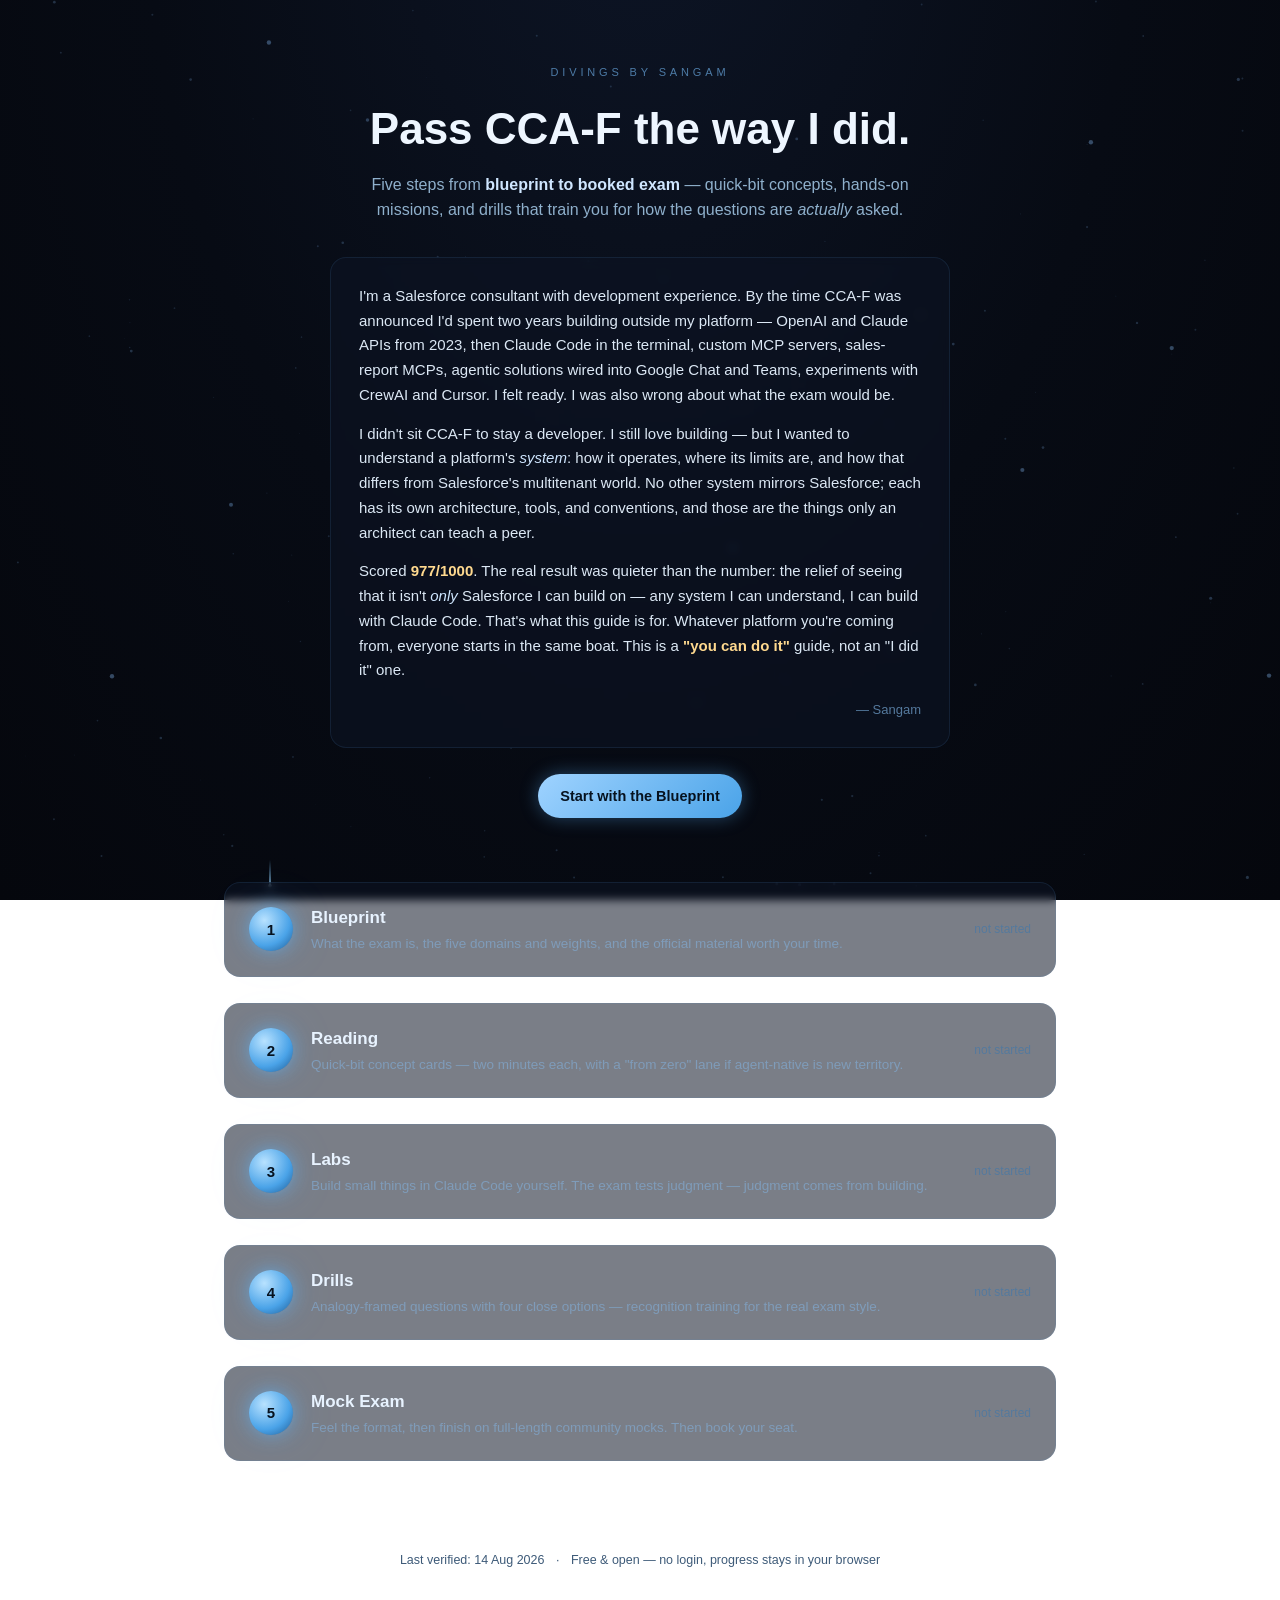
==== index.html @ e25fe1d2 "feat: add Sangam's hero story, blocker waypoints, and Continue button (DIV-25) - Hero now carries th" ====
<!doctype html>
<html lang="en">
<head>
<meta charset="utf-8">
<meta name="viewport" content="width=device-width, initial-scale=1">
<title>CCA-F Interactive Guide — Divings by Sangam</title>
<meta name="description" content="A free, interactive five-step study guide for the Claude Certified Architect – Foundations exam, built from a 977/1000 pass.">
<link rel="stylesheet" href="css/main.css">
</head>
<body>
<canvas id="ambient" aria-hidden="true"></canvas>

<div class="wrap">
  <header class="hero" id="hero">
    <p class="kicker">Divings by Sangam</p>
    <h1>Pass CCA-F the way I did.</h1>
    <p class="sub">
      Five steps from <strong>blueprint to booked exam</strong> — quick-bit concepts, hands-on
      missions, and drills that train you for how the questions are <em>actually</em> asked.
    </p>
    <div class="story" id="story">
      <!-- filled from CCAF_STORY.hero by app.js -->
    </div>
    <p class="hero-cta" id="hero-cta"><a class="btn" href="#/step/blueprint">Start with the Blueprint</a></p>
  </header>

  <main id="view" aria-live="polite">
    <!-- Journey Map or a step page renders here -->
  </main>

  <footer class="foot">
    <span>Last verified: <time id="last-verified" datetime="2026-08-14">14 Aug 2026</time></span>
    <span class="dot">·</span>
    <span>Free &amp; open — no login, progress stays in your browser</span>
  </footer>
</div>

<script src="js/particles.js"></script>
<script src="js/content.js"></script>
<script src="js/app.js"></script>
</body>
</html>
---- css/main.css ----
/* CCA-F Interactive Guide — base design system (DIV-23)
   Identity: subtle ambient particle system (plan R16).
   Particles render on #ambient behind .wrap; text always sits on calm dark space. */

:root {
  --bg-deep: #05070d;
  --bg-mid: #070b14;
  --bg-glow: #0d1526;
  --ink: #dce8f5;
  --ink-strong: #eef6ff;
  --ink-muted: #8fb0cc;
  --ink-faint: #557a9e;
  --line: rgba(80, 140, 200, 0.14);
  --line-hover: rgba(120, 190, 255, 0.45);
  --card: rgba(13, 21, 38, 0.55);
  --accent: #4aa3e8;
  --accent-soft: rgba(90, 180, 255, 0.55);
  --gold: #f0b34a;
  --gold-soft: rgba(255, 190, 90, 0.55);
  --radius: 16px;
}

* { box-sizing: border-box; margin: 0; padding: 0; }
html { scroll-behavior: smooth; }
html, body { min-height: 100%; }

body {
  background: radial-gradient(ellipse at 50% -20%, var(--bg-glow) 0%, var(--bg-mid) 55%, var(--bg-deep) 100%);
  background-attachment: fixed;
  color: var(--ink);
  font-family: -apple-system, BlinkMacSystemFont, 'Segoe UI', Roboto, sans-serif;
  line-height: 1.55;
  overflow-x: hidden;
}

#ambient { position: fixed; inset: 0; z-index: 0; pointer-events: none; }

.wrap { position: relative; z-index: 1; max-width: 880px; margin: 0 auto; padding: 64px 24px 60px; }

/* ---------- hero ---------- */
.kicker { text-align: center; letter-spacing: 0.35em; text-transform: uppercase; font-size: 11px; color: #4d7ba6; }
.hero h1 { text-align: center; font-size: clamp(28px, 5vw, 44px); font-weight: 650; margin: 14px 0 10px; color: var(--ink-strong); }
.hero .sub { text-align: center; color: var(--ink-muted); font-size: 16px; max-width: 560px; margin: 0 auto; }
.hero .sub strong { color: #cfe6ff; font-weight: 600; }
.hero-cta { text-align: center; margin: 26px 0 0; }
.hero.compact { display: none; } /* hero hides on step pages */

/* hero story (DIV-25) */
.story {
  max-width: 620px; margin: 34px auto 0; padding: 26px 28px;
  background: var(--card); border: 1px solid var(--line); border-radius: var(--radius);
  backdrop-filter: blur(4px);
}
.story p { color: var(--ink); font-size: 15px; line-height: 1.65; }
.story p + p { margin-top: 14px; }
.story strong { color: #ffd98f; font-weight: 600; }
.story em { color: #cfe6ff; }
.story-sign { color: var(--ink-faint) !important; font-size: 13px !important; text-align: right; margin-top: 16px !important; }

/* blocker waypoints inside steps (DIV-25) */
.waypoint {
  margin: 26px 0 8px; padding: 20px 22px;
  border-left: 3px solid var(--gold); border-radius: 0 12px 12px 0;
  background: rgba(90, 65, 20, 0.14);
}
.wp-kicker { font-size: 11px; letter-spacing: 0.25em; text-transform: uppercase; color: #c9a35a; }
.waypoint h3 { font-size: 15.5px; color: #ffe9b8; font-weight: 600; margin-top: 6px; }
.waypoint p:not(.wp-kicker) { margin-top: 8px; color: #d9c08a; font-size: 14px; line-height: 1.6; }
.waypoint strong { color: #ffd98f; }
.waypoint em { color: #ffe9b8; font-style: italic; }

.btn {
  display: inline-block; padding: 11px 22px; border-radius: 999px;
  color: #06121f; text-decoration: none; font-weight: 600; font-size: 14.5px;
  background: linear-gradient(135deg, #9fd3ff, var(--accent));
  box-shadow: 0 0 18px rgba(90, 180, 255, 0.35);
  transition: transform 0.25s, box-shadow 0.25s;
}
.btn:hover { transform: translateY(-1px); box-shadow: 0 0 26px rgba(90, 180, 255, 0.5); }
.btn.ghost {
  background: none; color: #9fd7ff; border: 1px solid #1e3a5a; box-shadow: none;
}
.btn.ghost:hover { border-color: var(--line-hover); }

/* ---------- journey map ---------- */
.map { position: relative; display: flex; flex-direction: column; gap: 26px; margin-top: 64px; }

.step {
  position: relative; display: flex; gap: 18px; align-items: center;
  background: var(--card); border: 1px solid var(--line);
  border-radius: var(--radius); padding: 22px 24px;
  backdrop-filter: blur(4px);
  color: inherit; text-decoration: none;
  transition: border-color 0.3s, transform 0.3s;
}
.step:hover, .step:focus-visible { border-color: var(--line-hover); transform: translateY(-2px); outline: none; }
.step:focus-visible { box-shadow: 0 0 0 2px rgba(120, 190, 255, 0.5); }

.node {
  width: 44px; height: 44px; border-radius: 50%; flex: 0 0 44px;
  display: flex; align-items: center; justify-content: center;
  font-weight: 700; font-size: 15px; color: #06121f;
  background: radial-gradient(circle at 35% 30%, #b8e2ff, var(--accent) 60%, #1d5a94);
  box-shadow: 0 0 18px var(--accent-soft), 0 0 46px rgba(90, 180, 255, 0.18);
}
.step.done .node {
  background: radial-gradient(circle at 35% 30%, #ffe9b8, var(--gold) 60%, #a06614);
  box-shadow: 0 0 18px var(--gold-soft), 0 0 46px rgba(255, 190, 90, 0.18);
}

.step h3 { font-size: 17px; color: #e8f3ff; font-weight: 600; }
.step p { color: #7f9cba; font-size: 13.5px; margin-top: 3px; line-height: 1.45; }
.prog { margin-left: auto; font-size: 12px; color: var(--ink-faint); white-space: nowrap; padding-left: 12px; }
.step.done .prog { color: #c9a35a; }

/* ---------- step page ---------- */
.step-page { margin-top: 40px; }
.crumb { font-size: 13px; margin-bottom: 26px; }
.crumb a { color: #9fd7ff; text-decoration: none; }
.crumb a:hover { text-decoration: underline; }
.step-head { display: flex; align-items: center; gap: 16px; margin-bottom: 8px; }
.step-head .node { width: 38px; height: 38px; flex-basis: 38px; font-size: 13.5px; }
.step-head h2 { font-size: clamp(22px, 4vw, 30px); color: var(--ink-strong); font-weight: 650; }
.step-page .lede { color: var(--ink-muted); font-size: 15.5px; max-width: 640px; }

.placeholder {
  margin-top: 30px; border: 1px dashed rgba(80, 140, 200, 0.25);
  border-radius: var(--radius); padding: 34px 28px; text-align: center;
  color: var(--ink-faint); font-size: 14px; background: rgba(13, 21, 38, 0.35);
}
.placeholder b { color: var(--ink-muted); font-weight: 600; }

.step-nav { display: flex; justify-content: space-between; gap: 12px; margin-top: 34px; }

/* ---------- quick-bit cards (DIV-24) ---------- */
.step-prog { margin-left: auto; font-size: 12.5px; color: var(--ink-faint); white-space: nowrap; }

.cards { display: flex; flex-direction: column; gap: 22px; margin-top: 30px; }

.domain { margin-top: 44px; }
.domain:first-of-type { margin-top: 30px; }
.domain-head { display: flex; align-items: baseline; justify-content: space-between; gap: 14px; border-bottom: 1px solid rgba(80, 140, 200, 0.14); padding-bottom: 8px; }
.domain-head h3 { font-size: 15px; font-weight: 600; color: #a8cbe8; letter-spacing: 0.02em; }
.domain-meta { font-size: 12px; color: var(--ink-faint); white-space: nowrap; }
.domain .cards { margin-top: 18px; }

.card {
  background: var(--card); border: 1px solid var(--line);
  border-radius: var(--radius); padding: 22px 24px;
  backdrop-filter: blur(4px);
  transition: border-color 0.3s;
}
.card:hover { border-color: var(--line-hover); }
.card.read { border-color: rgba(255, 190, 90, 0.28); }

.card-head { display: flex; align-items: baseline; justify-content: space-between; gap: 14px; }
.card-head h3 { font-size: 16.5px; color: var(--ink-strong); font-weight: 600; display: inline; }
.card-head .mins { font-size: 12px; color: var(--ink-faint); margin-left: 10px; }

.mark {
  flex: 0 0 auto; cursor: pointer; font-size: 12.5px; font-weight: 600;
  color: #9fd7ff; background: none; border: 1px solid #1e3a5a; border-radius: 999px;
  padding: 6px 14px; transition: border-color 0.25s, color 0.25s, box-shadow 0.25s;
}
.mark:hover { border-color: var(--line-hover); }
.mark[aria-pressed="true"] {
  color: #ffd98f; border-color: rgba(255, 190, 90, 0.45);
  box-shadow: 0 0 12px rgba(255, 190, 90, 0.18);
}

.card .quick { margin-top: 12px; color: var(--ink); font-size: 14.5px; }
.card .quick p + p { margin-top: 10px; }
.card .quick strong { color: #cfe6ff; }

.card ul { margin: 10px 0 0 20px; }
.card li + li { margin-top: 7px; }
.card a { color: #9fd7ff; text-decoration: none; border-bottom: 1px solid rgba(120, 190, 255, 0.3); transition: border-color 0.25s; }
.card a:hover { border-color: var(--line-hover); }

.lane { margin-top: 12px; border-top: 1px solid rgba(80, 140, 200, 0.10); padding-top: 10px; }
.lane summary {
  cursor: pointer; list-style: none; font-size: 13px; color: #6fa5cf;
  transition: color 0.25s;
}
.lane summary::-webkit-details-marker { display: none; }
.lane summary::before { content: '▸ '; color: var(--ink-faint); }
.lane[open] summary::before { content: '▾ '; }
.lane summary:hover { color: #9fd7ff; }
.lane.twist summary { color: #c9a35a; }
.lane.twist summary:hover { color: #ffd98f; }

.lane-body { margin-top: 10px; color: var(--ink-muted); font-size: 14px; }
.lane-body p + p { margin-top: 10px; }
.lane[open] .lane-body { animation: lane-in 0.35s ease; }
@keyframes lane-in { from { opacity: 0; transform: translateY(-3px); } to { opacity: 1; transform: none; } }

@media (prefers-reduced-motion: reduce) {
  .lane[open] .lane-body { animation: none; }
  .card, .mark { transition: none; }
}

/* ---------- drills (DIV-29) ---------- */
.quiz .scenario { color: var(--ink); font-size: 14.5px; line-height: 1.6; }
.qnum {
  display: inline-block; margin-right: 10px; padding: 2px 9px; border-radius: 999px;
  font-size: 11.5px; font-weight: 700; color: #9fd7ff;
  border: 1px solid #1e3a5a; background: rgba(20, 30, 50, 0.6);
}
.opts { display: flex; flex-direction: column; gap: 10px; margin-top: 16px; }
.opt {
  display: flex; gap: 12px; align-items: flex-start; text-align: left;
  width: 100%; cursor: pointer; font-size: 14px; color: var(--ink);
  background: rgba(20, 30, 50, 0.45); border: 1px solid var(--line);
  border-radius: 10px; padding: 12px 14px;
  transition: border-color 0.25s, background 0.25s, opacity 0.3s;
}
.opt:hover:not([disabled]) { border-color: var(--line-hover); background: rgba(30, 50, 80, 0.5); }
.opt[disabled] { cursor: default; }
.opt .letter {
  flex: 0 0 auto; width: 22px; height: 22px; border-radius: 50%;
  display: flex; align-items: center; justify-content: center;
  font-size: 11.5px; font-weight: 700; color: #9fd7ff;
  border: 1px solid #1e3a5a;
}
.opt.right {
  border-color: rgba(255, 190, 90, 0.55); background: rgba(90, 65, 20, 0.25);
  box-shadow: 0 0 14px rgba(255, 190, 90, 0.15);
}
.opt.right .letter { color: #ffd98f; border-color: rgba(255, 190, 90, 0.5); }
.opt.chosen-wrong { border-color: rgba(140, 160, 190, 0.35); opacity: 0.75; }
.opt.faded { opacity: 0.45; }

.explain { margin-top: 16px; border-top: 1px solid rgba(80, 140, 200, 0.10); padding-top: 12px; }
.explain p { font-size: 13.5px; color: var(--ink-muted); margin-top: 8px; line-height: 1.55; }
.explain p b { color: #8fb8dc; }
.explain .exp-right { color: #d9c08a; }
.explain .exp-right b { color: #ffd98f; }

.drill-foot { text-align: center; margin-top: 36px; }

/* ---------- mock: external panel + booking CTA (DIV-30) ---------- */
.ext-panel { display: flex; flex-direction: column; gap: 14px; margin-top: 18px; }
.ext-mock {
  display: block; text-decoration: none; color: inherit;
  background: var(--card); border: 1px solid var(--line); border-radius: 12px;
  padding: 16px 18px; transition: border-color 0.3s, transform 0.3s;
}
.ext-mock:hover { border-color: var(--line-hover); transform: translateY(-1px); }
.ext-name { display: block; font-size: 14.5px; font-weight: 600; color: #cfe6ff; }
.ext-arrow { color: var(--ink-faint); font-weight: 400; }
.ext-note { display: block; margin-top: 5px; font-size: 13px; color: #7f9cba; line-height: 1.5; }

.book-cta {
  margin-top: 44px; text-align: center; padding: 30px 20px;
  border: 1px solid rgba(255, 190, 90, 0.2); border-radius: var(--radius);
  background: rgba(90, 65, 20, 0.12);
}
.book-cta p { color: #d9c08a; font-size: 14.5px; margin-bottom: 14px; }

/* ---------- footer ---------- */
.foot {
  margin-top: 90px; text-align: center; font-size: 12.5px; color: #3d5a78;
}
.foot .dot { margin: 0 8px; }

/* ---------- responsive ---------- */
@media (max-width: 560px) {
  .wrap { padding: 44px 16px 40px; }
  .step { padding: 18px 16px; }
  .prog { display: none; }
}

/* ---------- reduced motion: ambient animation off (R16) ---------- */
@media (prefers-reduced-motion: reduce) {
  html { scroll-behavior: auto; }
  .step, .btn { transition: none; }
}
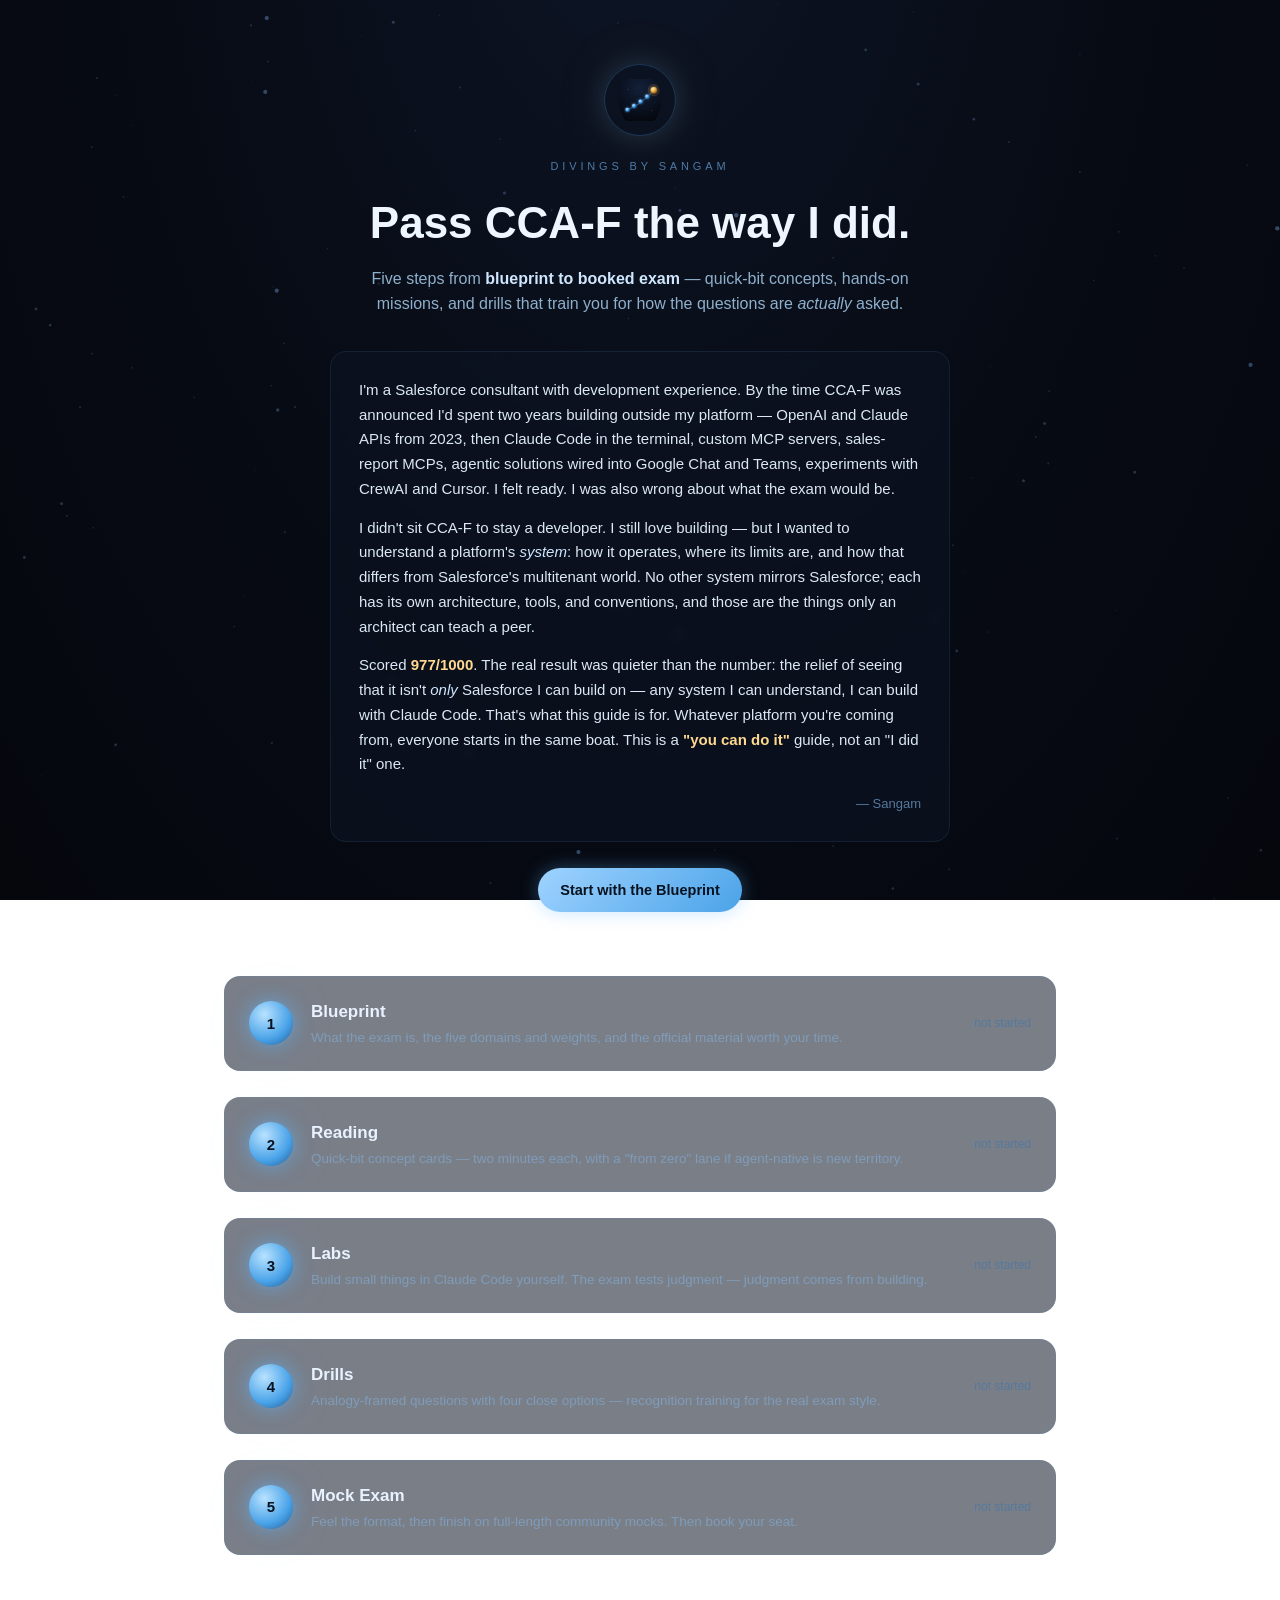
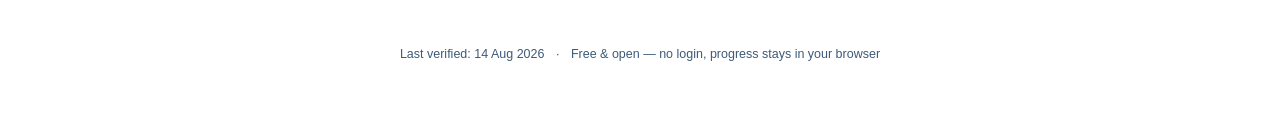
==== commit 1d49686e: "feat: logo mark, favicons, social preview, and README - assets/mark.svg: the journey constellation —" ====
--- a/index.html
+++ b/index.html
@@ -5,6 +5,26 @@
 <meta name="viewport" content="width=device-width, initial-scale=1">
 <title>CCA-F Interactive Guide — Divings by Sangam</title>
 <meta name="description" content="A free, interactive five-step study guide for the Claude Certified Architect – Foundations exam, built from a 977/1000 pass.">
+<meta name="theme-color" content="#070b14">
+
+<link rel="icon" href="assets/mark.svg" type="image/svg+xml">
+<link rel="icon" href="assets/favicon-32.png" sizes="32x32" type="image/png">
+<link rel="icon" href="assets/favicon-16.png" sizes="16x16" type="image/png">
+<link rel="apple-touch-icon" href="assets/apple-touch-icon.png">
+
+<meta property="og:type" content="website">
+<meta property="og:site_name" content="Divings by Sangam">
+<meta property="og:title" content="CCA-F Interactive Guide">
+<meta property="og:description" content="Five steps from blueprint to booked exam — quick-bit concepts, hands-on missions, and drills that train you for how the questions are actually asked. Built from a 977/1000 pass. Free, no login.">
+<meta property="og:url" content="https://ccaf-guide.divingsbysangam.com/">
+<meta property="og:image" content="https://ccaf-guide.divingsbysangam.com/assets/og-image.png">
+<meta property="og:image:width" content="1200">
+<meta property="og:image:height" content="630">
+<meta name="twitter:card" content="summary_large_image">
+<meta name="twitter:title" content="CCA-F Interactive Guide">
+<meta name="twitter:description" content="Five steps from blueprint to booked exam. Built from a 977/1000 pass. Free, no login.">
+<meta name="twitter:image" content="https://ccaf-guide.divingsbysangam.com/assets/og-image.png">
+
 <link rel="stylesheet" href="css/main.css">
 </head>
 <body>
@@ -12,6 +32,7 @@
 
 <div class="wrap">
   <header class="hero" id="hero">
+    <img class="mark" src="assets/mark.svg" alt="" width="72" height="72">
     <p class="kicker">Divings by Sangam</p>
     <h1>Pass CCA-F the way I did.</h1>
     <p class="sub">
--- a/css/main.css
+++ b/css/main.css
@@ -38,6 +38,11 @@
 .wrap { position: relative; z-index: 1; max-width: 880px; margin: 0 auto; padding: 64px 24px 60px; }
 
 /* ---------- hero ---------- */
+.mark {
+  display: block; margin: 0 auto 22px; width: 72px; height: 72px;
+  border-radius: 16px;
+  box-shadow: 0 0 28px rgba(90, 180, 255, 0.18), 0 0 60px rgba(255, 190, 90, 0.10);
+}
 .kicker { text-align: center; letter-spacing: 0.35em; text-transform: uppercase; font-size: 11px; color: #4d7ba6; }
 .hero h1 { text-align: center; font-size: clamp(28px, 5vw, 44px); font-weight: 650; margin: 14px 0 10px; color: var(--ink-strong); }
 .hero .sub { text-align: center; color: var(--ink-muted); font-size: 16px; max-width: 560px; margin: 0 auto; }
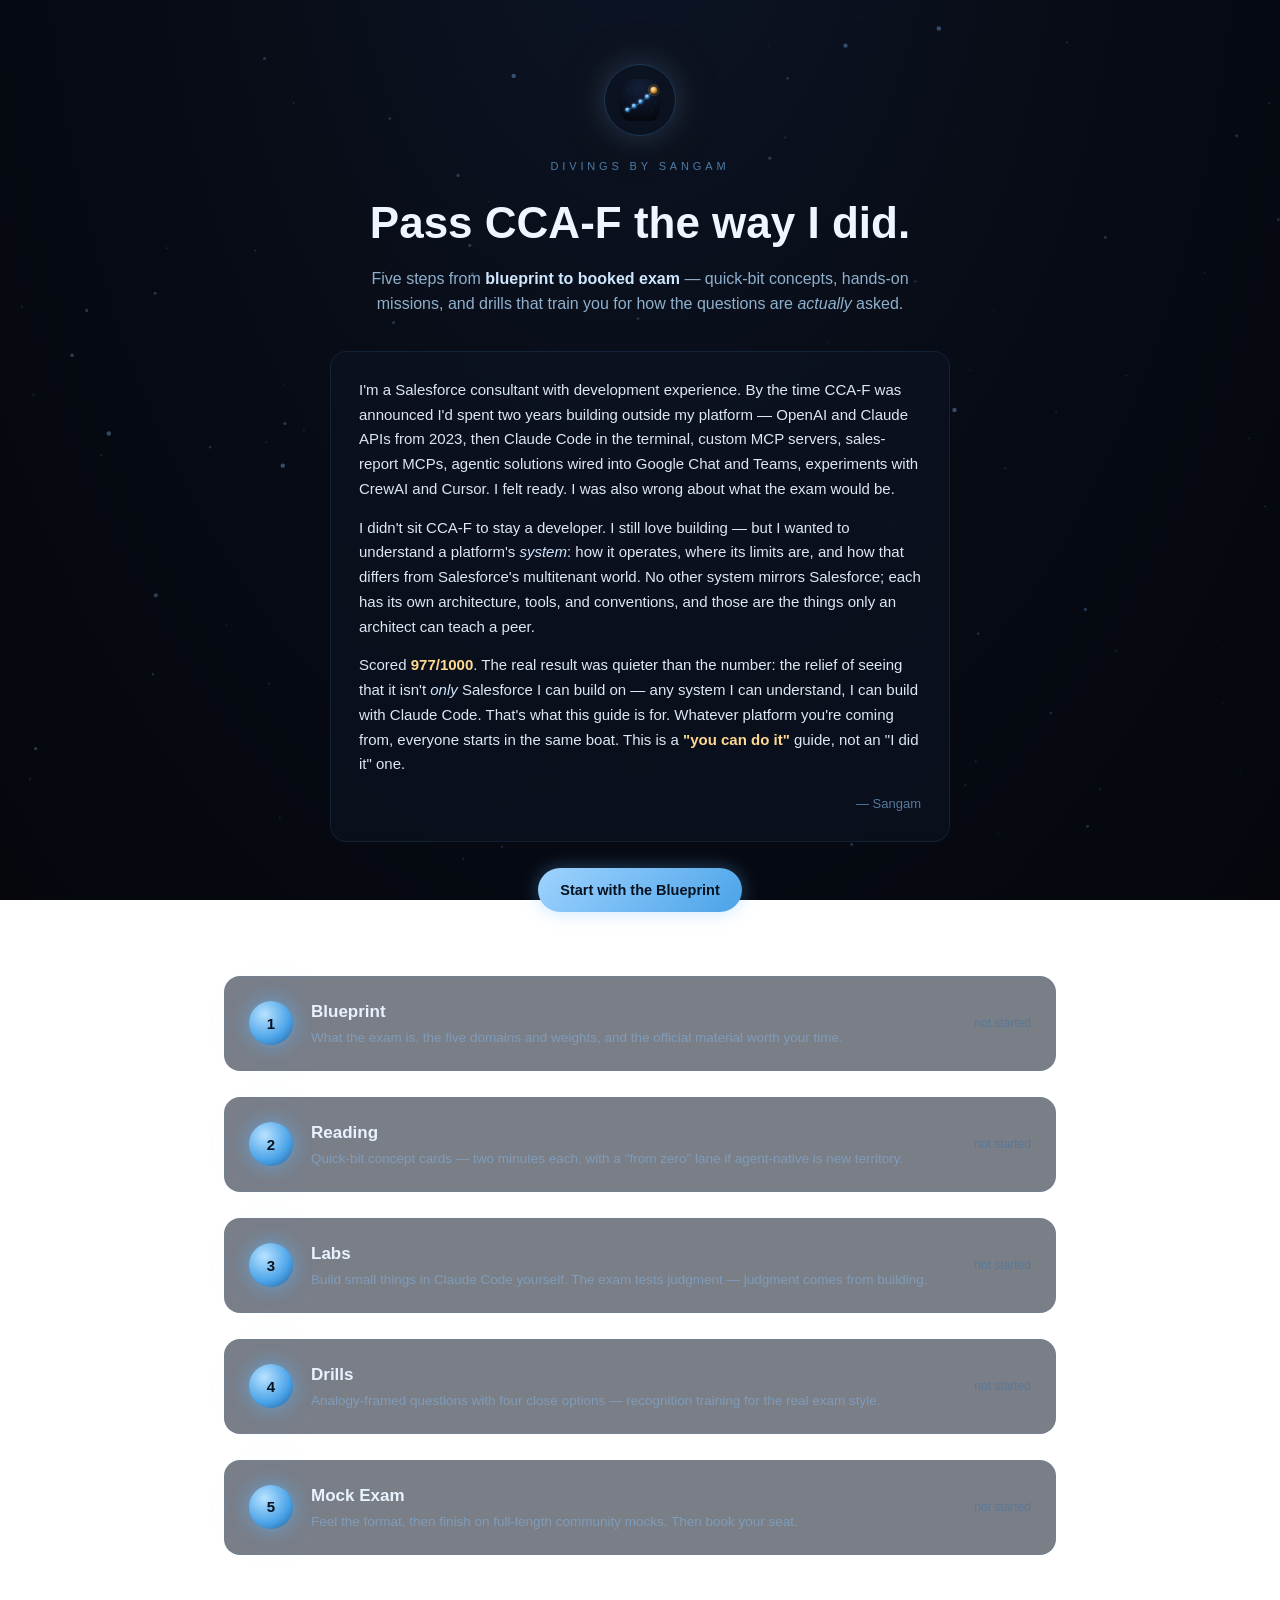
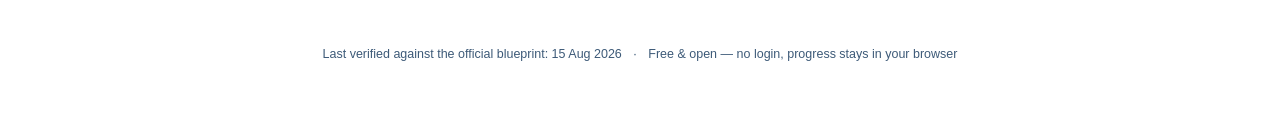
==== commit fedb55d1: "feat: quarterly refresh workflow — checklist, link checker, single-source last-verified date (DIV-35" ====
--- a/index.html
+++ b/index.html
@@ -50,7 +50,7 @@
   </main>
 
   <footer class="foot">
-    <span>Last verified: <time id="last-verified" datetime="2026-08-14">14 Aug 2026</time></span>
+    <span>Last verified against the official blueprint: <time id="last-verified"></time></span>
     <span class="dot">·</span>
     <span>Free &amp; open — no login, progress stays in your browser</span>
   </footer>
--- a/css/main.css
+++ b/css/main.css
@@ -267,6 +267,7 @@
   margin-top: 90px; text-align: center; font-size: 12.5px; color: #3d5a78;
 }
 .foot .dot { margin: 0 8px; }
+.foot time.stale { color: #c9a35a; border-bottom: 1px dotted #c9a35a; cursor: help; }
 
 /* ---------- responsive ---------- */
 @media (max-width: 560px) {
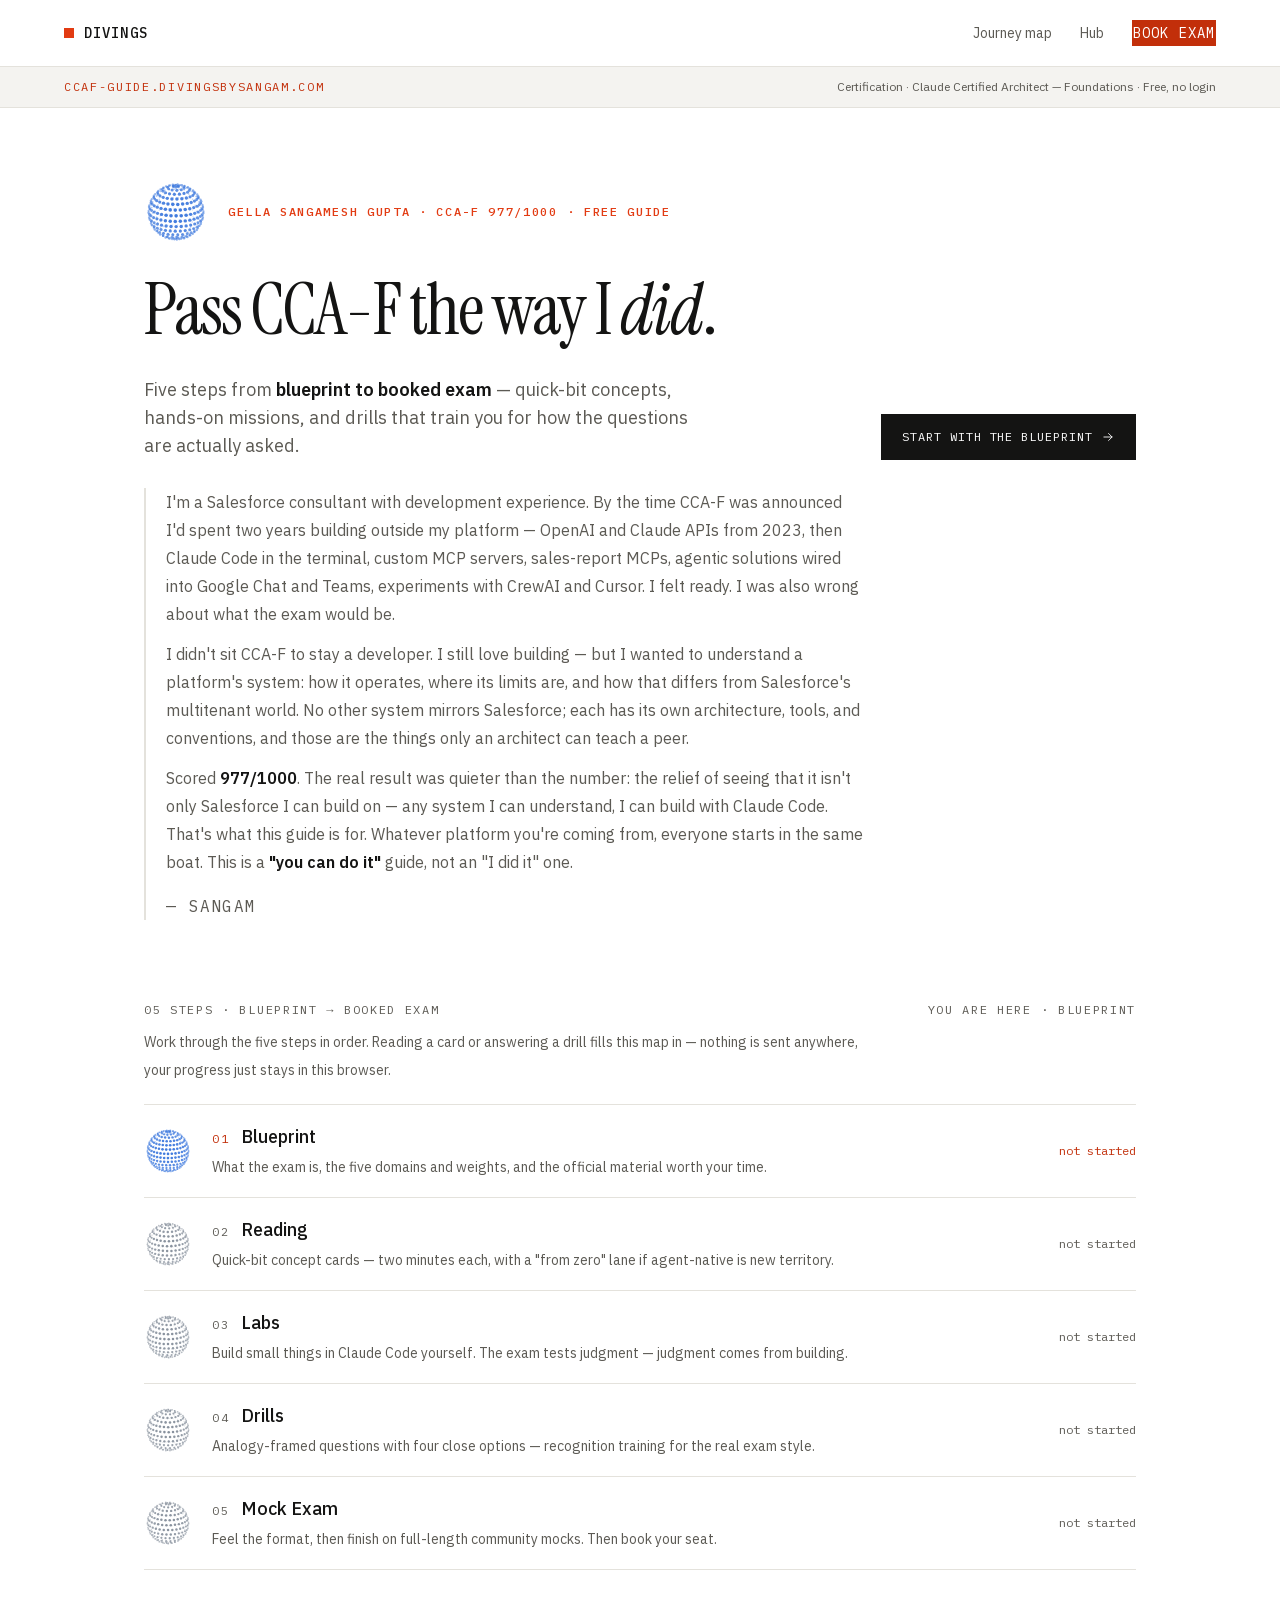
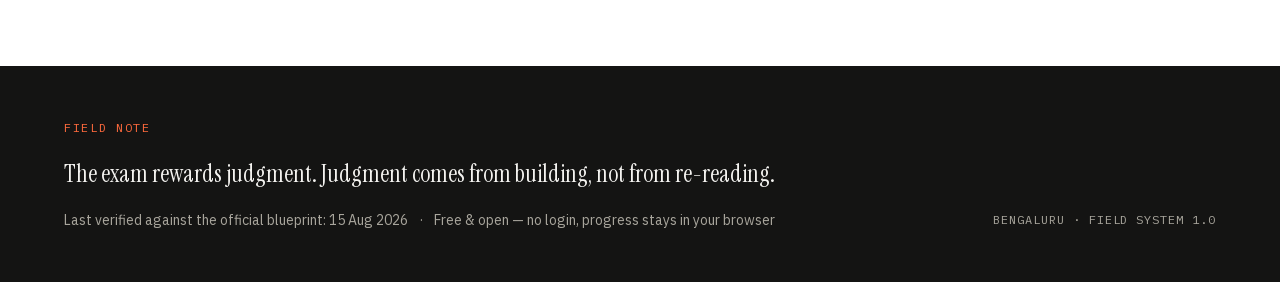
==== commit 3313c19b: "feat: adopt the Divings Field System — decks, orbs, WCAG 2.2 AA (DIV-38) The v1.1 redesign, rebuilt " ====
--- a/index.html
+++ b/index.html
@@ -5,7 +5,7 @@
 <meta name="viewport" content="width=device-width, initial-scale=1">
 <title>CCA-F Interactive Guide — Divings by Sangam</title>
 <meta name="description" content="A free, interactive five-step study guide for the Claude Certified Architect – Foundations exam, built from a 977/1000 pass.">
-<meta name="theme-color" content="#070b14">
+<meta name="theme-color" content="#ffffff">
 
 <link rel="icon" href="assets/mark.svg" type="image/svg+xml">
 <link rel="icon" href="assets/favicon-32.png" sizes="32x32" type="image/png">
@@ -25,38 +25,74 @@
 <meta name="twitter:description" content="Five steps from blueprint to booked exam. Built from a 977/1000 pass. Free, no login.">
 <meta name="twitter:image" content="https://ccaf-guide.divingsbysangam.com/assets/og-image.png">
 
+<link rel="preload" href="assets/fonts/ibm-plex-sans-var.woff2" as="font" type="font/woff2" crossorigin>
+<link rel="preload" href="assets/fonts/instrument-serif-400.woff2" as="font" type="font/woff2" crossorigin>
 <link rel="stylesheet" href="css/main.css">
 </head>
 <body>
-<canvas id="ambient" aria-hidden="true"></canvas>
+
+<a class="skip-link" href="#view">Skip to content</a>
+
+<!-- Field System chrome: nav (template T01) -->
+<header class="site-nav">
+  <a class="brand" href="https://divingsbysangam.com" rel="noopener">
+    <span class="brand-mark" aria-hidden="true"></span>
+    <span class="brand-word">Divings</span>
+  </a>
+  <nav class="nav-links" aria-label="Site">
+    <a href="#/">Journey map</a>
+    <a href="https://divingsbysangam.com" rel="noopener">Hub</a>
+    <a class="btn signal" href="https://anthropic-partners.skilljar.com/claude-certified-architect-foundations-certification" target="_blank" rel="noopener">Book exam</a>
+  </nav>
+</header>
+
+<!-- Field System chrome: subdomain bar (template T02) -->
+<div class="subdomain-bar">
+  <span class="host">ccaf-guide.divingsbysangam.com</span>
+  <span class="desc">Certification · Claude Certified Architect — Foundations · Free, no login</span>
+</div>
 
 <div class="wrap">
   <header class="hero" id="hero">
-    <img class="mark" src="assets/mark.svg" alt="" width="72" height="72">
-    <p class="kicker">Divings by Sangam</p>
-    <h1>Pass CCA-F the way I did.</h1>
-    <p class="sub">
-      Five steps from <strong>blueprint to booked exam</strong> — quick-bit concepts, hands-on
-      missions, and drills that train you for how the questions are <em>actually</em> asked.
-    </p>
+    <div class="hero-top">
+      <canvas class="orb hero-orb" data-state="current" data-size="64" aria-hidden="true"></canvas>
+      <p class="kicker">Gella Sangamesh Gupta · CCA-F 977/1000 · Free guide</p>
+    </div>
+    <h1>Pass CCA-F the way I <em>did</em>.</h1>
+    <div class="hero-row">
+      <p class="sub">
+        Five steps from <strong>blueprint to booked exam</strong> — quick-bit concepts, hands-on
+        missions, and drills that train you for how the questions are <em>actually</em> asked.
+      </p>
+      <p class="hero-cta" id="hero-cta"></p>
+    </div>
     <div class="story" id="story">
       <!-- filled from CCAF_STORY.hero by app.js -->
     </div>
-    <p class="hero-cta" id="hero-cta"><a class="btn" href="#/step/blueprint">Start with the Blueprint</a></p>
   </header>
 
-  <main id="view" aria-live="polite">
+  <main id="view" tabindex="-1">
     <!-- Journey Map or a step page renders here -->
   </main>
-
-  <footer class="foot">
-    <span>Last verified against the official blueprint: <time id="last-verified"></time></span>
-    <span class="dot">·</span>
-    <span>Free &amp; open — no login, progress stays in your browser</span>
-  </footer>
+  <p class="sr-only" id="route-announce" role="status" aria-live="polite"></p>
 </div>
 
-<script src="js/particles.js"></script>
+<!-- Field System chrome: inverse insight band (template T01) -->
+<footer class="site-foot">
+  <div class="foot-main">
+    <p class="foot-kicker">Field note</p>
+    <p class="foot-line">The exam rewards judgment. Judgment comes from building, not from re-reading.</p>
+    <p class="foot-meta">
+      <span>Last verified against the official blueprint: <time id="last-verified"></time></span>
+      <span class="dot">·</span>
+      <span>Free &amp; open — no login, progress stays in your browser</span>
+    </p>
+  </div>
+  <p class="foot-coord">Bengaluru · Field System 1.0</p>
+</footer>
+
+<script src="js/orb.js"></script>
+<script src="js/icons.js"></script>
 <script src="js/content.js"></script>
 <script src="js/app.js"></script>
 </body>
--- a/css/main.css
+++ b/css/main.css
@@ -1,283 +1,589 @@
-/* CCA-F Interactive Guide — base design system (DIV-23)
-   Identity: subtle ambient particle system (plan R16).
-   Particles render on #ambient behind .wrap; text always sits on calm dark space. */
-
+/* CCA-F Interactive Guide — Divings Field System v1.0 (DIV-49)
+   ---------------------------------------------------------------------------
+   Source of truth: the "Divings Design System" Paper file (Foundations —
+   Field System, 02 Templates). Token names and values are copied verbatim from
+   that file's token set; the chrome (nav, subdomain bar, rule-separated rows,
+   inverse insight band) is copied from templates T01/T02.
+
+   Field System rules this file obeys:
+     01 STRUCTURE FIRST  — grid, type and rules before decoration
+     02 ONE HOT SIGNAL   — safety orange is the only loud colour; action, not wallpaper
+     03 WRITER + BUILDER — serif for thought, sans for product, mono for coordinates
+     04 INHERIT, THEN FLEX — a subdomain may change density, not identity
+
+   Deviations, all deliberate and documented:
+     * --color-primary-ink / --color-primary-on-inverse: darkened / lightened
+       safety orange used ONLY for small text on chalk and on the inverse band,
+       where raw #E23B12 measures 4.28:1 and 3.92:1. WCAG 2.2 AA is a hard
+       project requirement (see docs/ACCESSIBILITY-AUDIT-2026-08.md), so text
+       roles get an AA-safe sibling; every fill, rule and large display use
+       keeps the exact --color-primary.
+     * --color-warning is a fill/rule colour only (2.42:1 on white).
+     * The dot-lattice orbs keep their approved grey / blue / gold palette
+       (js/orb.js) — carried over unchanged from demos/wireframe-orbs.html.
+   --------------------------------------------------------------------------- */
+
+/* ---------- fonts: self-hosted (OFL), so file:// and offline both work ---------- */
+@font-face {
+  font-family: 'Instrument Serif';
+  font-style: normal; font-weight: 400; font-display: swap;
+  src: url('../assets/fonts/instrument-serif-400.woff2') format('woff2');
+}
+@font-face {
+  font-family: 'Instrument Serif';
+  font-style: italic; font-weight: 400; font-display: swap;
+  src: url('../assets/fonts/instrument-serif-400-italic.woff2') format('woff2');
+}
+@font-face {
+  font-family: 'IBM Plex Sans';
+  font-style: normal; font-weight: 100 700; font-display: swap;
+  src: url('../assets/fonts/ibm-plex-sans-var.woff2') format('woff2');
+}
+@font-face {
+  font-family: 'IBM Plex Mono';
+  font-style: normal; font-weight: 400; font-display: swap;
+  src: url('../assets/fonts/ibm-plex-mono-400.woff2') format('woff2');
+}
+@font-face {
+  font-family: 'IBM Plex Mono';
+  font-style: normal; font-weight: 500; font-display: swap;
+  src: url('../assets/fonts/ibm-plex-mono-500.woff2') format('woff2');
+}
+
+/* ---------- tokens (verbatim from the Paper file) ---------- */
 :root {
-  --bg-deep: #05070d;
-  --bg-mid: #070b14;
-  --bg-glow: #0d1526;
-  --ink: #dce8f5;
-  --ink-strong: #eef6ff;
-  --ink-muted: #8fb0cc;
-  --ink-faint: #557a9e;
-  --line: rgba(80, 140, 200, 0.14);
-  --line-hover: rgba(120, 190, 255, 0.45);
-  --card: rgba(13, 21, 38, 0.55);
-  --accent: #4aa3e8;
-  --accent-soft: rgba(90, 180, 255, 0.55);
-  --gold: #f0b34a;
-  --gold-soft: rgba(255, 190, 90, 0.55);
-  --radius: 16px;
-}
-
+  /* colour — semantic */
+  --color-background: #FFFFFF;
+  --color-foreground: #141413;
+  --color-muted: #5C5A54;
+  --color-border: #E4E2DC;
+  --color-surface: #F4F3F0;
+  --color-primary: #E23B12;
+  --color-primary-foreground: #FFFFFF;
+  --color-inverse: #141413;
+  --color-inverse-foreground: #F4F3F0;
+  --color-inverse-muted: #A8A59C;
+  --color-success: #2F6B3A;
+  --color-warning: #C9A227;
+  --color-danger: #C81E1E;
+
+  /* colour — scene names (same values, kept for readability) */
+  --color-white: #FFFFFF;
+  --color-concrete: #EDECEA;
+  --color-formwork: #5C5A54;
+  --color-steel: #141413;
+  --color-safety: #E23B12;
+  --color-ink: #141413;
+  --color-chalk: #F4F3F0;
+
+  /* AA-safe text siblings of the hot signal (see header note) */
+  --color-primary-ink: #C22F0A;         /* safety as small text, and as the fill behind white
+                                           button labels: #FFF on raw #E23B12 is only 4.31:1 */
+  --color-primary-on-inverse: #FF6A3D;  /* safety on steel — 6.48:1 */
+  --color-warning-ink: #7A6112;         /* warning as text on white/chalk */
+  --color-success-soft: #EFF4EF;
+  --color-danger-soft: #FBEFEE;
+  --color-primary-soft: #FCEEE9;
+
+  /* type */
+  --font-sans: 'IBM Plex Sans', ui-sans-serif, system-ui, -apple-system, 'Segoe UI', sans-serif;
+  --font-serif: 'Instrument Serif', ui-serif, Georgia, 'Times New Roman', serif;
+  --font-mono: 'IBM Plex Mono', ui-monospace, SFMono-Regular, Menlo, Consolas, monospace;
+
+  --text-xs: 12px;  --text-sm: 14px;  --text-base: 16px; --text-lg: 18px;
+  --text-xl: 20px;  --text-2xl: 24px; --text-3xl: 32px;  --text-4xl: 40px;
+  --text-5xl: 56px; --text-6xl: 72px; --text-display: 88px;
+
+  --font-weight-light: 300; --font-weight-regular: 400; --font-weight-medium: 500;
+  --font-weight-semibold: 600; --font-weight-bold: 700;
+
+  --tracking-tighter: -0.04em; --tracking-tight: -0.02em; --tracking-normal: 0em;
+  --tracking-wide: 0.08em; --tracking-wider: 0.14em;
+
+  --leading-tight: 20px; --leading-snug: 24px; --leading-normal: 28px;
+  --leading-relaxed: 32px; --leading-display: 88px;
+
+  /* layout */
+  --breakpoint-sm: 640px; --breakpoint-md: 768px; --breakpoint-lg: 1024px;
+  --breakpoint-xl: 1280px; --breakpoint-2xl: 1440px;
+  --container-prose: 720px; --container-md: 960px; --container-lg: 1120px; --container-xl: 1280px;
+
+  --spacing-0: 0px; --spacing-1: 4px;  --spacing-2: 8px;  --spacing-3: 12px;
+  --spacing-4: 16px; --spacing-5: 20px; --spacing-6: 24px; --spacing-8: 32px;
+  --spacing-10: 40px; --spacing-12: 48px; --spacing-16: 64px; --spacing-20: 80px;
+  --spacing-24: 96px; --spacing-32: 128px;
+
+  --radius-none: 0px; --radius-sm: 2px; --radius-md: 4px; --radius-lg: 8px; --radius-full: 9999px;
+
+  /* guide-local: the page gutter, one value so every band lines up */
+  --gutter: var(--spacing-16);
+}
+
+/* ---------- reset + base ---------- */
 * { box-sizing: border-box; margin: 0; padding: 0; }
-html { scroll-behavior: smooth; }
+html { scroll-behavior: smooth; -webkit-text-size-adjust: 100%; }
 html, body { min-height: 100%; }
 
 body {
-  background: radial-gradient(ellipse at 50% -20%, var(--bg-glow) 0%, var(--bg-mid) 55%, var(--bg-deep) 100%);
-  background-attachment: fixed;
-  color: var(--ink);
-  font-family: -apple-system, BlinkMacSystemFont, 'Segoe UI', Roboto, sans-serif;
-  line-height: 1.55;
-  overflow-x: hidden;
-}
-
-#ambient { position: fixed; inset: 0; z-index: 0; pointer-events: none; }
-
-.wrap { position: relative; z-index: 1; max-width: 880px; margin: 0 auto; padding: 64px 24px 60px; }
-
-/* ---------- hero ---------- */
+  background: var(--color-background);
+  color: var(--color-foreground);
+  font-family: var(--font-sans);
+  font-size: var(--text-base);
+  line-height: var(--leading-normal);
+  font-synthesis: none;
+  -webkit-font-smoothing: antialiased;
+  display: flex; flex-direction: column; min-height: 100vh;
+}
+
+h1, h2, h3, h4 { font-family: var(--font-serif); font-weight: var(--font-weight-regular); }
+
+a { color: var(--color-foreground); }
+
+/* mono "coordinates": eyebrows, meta, labels, buttons */
+.mono, .eyebrow, .coord {
+  font-family: var(--font-mono);
+  font-size: var(--text-xs);
+  letter-spacing: var(--tracking-wider);
+  text-transform: uppercase;
+  line-height: var(--leading-tight);
+}
+.eyebrow { color: var(--color-primary); font-weight: var(--font-weight-medium); }
+.coord { color: var(--color-muted); }
+
+.sr-only {
+  position: absolute; width: 1px; height: 1px; padding: 0; margin: -1px;
+  overflow: hidden; clip: rect(0 0 0 0); white-space: nowrap; border: 0;
+}
+
+/* ---------- chrome: nav (template T01/T02) ---------- */
+.site-nav {
+  display: flex; align-items: center; justify-content: space-between;
+  padding: var(--spacing-5) var(--gutter);
+  border-bottom: 1px solid var(--color-border);
+  gap: var(--spacing-4);
+}
+.brand { display: flex; align-items: center; gap: 10px; text-decoration: none; }
+.brand-mark { width: 10px; height: 10px; flex: 0 0 10px; background: var(--color-primary); }
+.brand-word {
+  font-family: var(--font-mono); font-size: var(--text-sm);
+  letter-spacing: var(--tracking-wide); text-transform: uppercase;
+  font-weight: var(--font-weight-medium); line-height: 18px; color: var(--color-foreground);
+}
+.nav-links { display: flex; align-items: center; gap: 28px; }
+.nav-links a {
+  font-size: var(--text-sm); line-height: 18px; color: var(--color-muted);
+  text-decoration: none; padding: 3px 0;
+}
+.nav-links a:hover { color: var(--color-foreground); }
+.nav-links a[aria-current] { color: var(--color-foreground); }
+
+/* ---------- chrome: subdomain bar (template T02) ---------- */
+.subdomain-bar {
+  display: flex; align-items: center; justify-content: space-between; gap: var(--spacing-4);
+  padding: 10px var(--gutter);
+  background: var(--color-surface);
+  border-bottom: 1px solid var(--color-border);
+}
+.subdomain-bar .host {
+  font-family: var(--font-mono); font-size: var(--text-xs);
+  letter-spacing: var(--tracking-wider); text-transform: uppercase;
+  line-height: var(--leading-tight); color: var(--color-primary-ink);
+}
+.subdomain-bar .desc { font-size: var(--text-xs); line-height: var(--leading-tight); color: var(--color-muted); }
+
+/* ---------- shell ---------- */
+.wrap {
+  flex: 1 0 auto;
+  width: 100%; max-width: var(--container-lg);
+  margin: 0 auto; padding: 0 var(--gutter) var(--spacing-24);
+}
+
+.skip-link {
+  position: absolute; left: var(--spacing-4); top: -60px; z-index: 50;
+  background: var(--color-foreground); color: var(--color-background);
+  font-family: var(--font-mono); font-size: var(--text-xs);
+  letter-spacing: var(--tracking-wide); text-transform: uppercase;
+  padding: var(--spacing-3) var(--spacing-4); text-decoration: none;
+  transition: top .15s;
+}
+.skip-link:focus { top: var(--spacing-4); }
+
+/* ---------- hero (template T01) ---------- */
+.hero { display: flex; flex-direction: column; gap: 28px; padding: 72px 0 var(--spacing-12); }
+.hero-top { display: flex; align-items: center; gap: var(--spacing-5); }
+.hero-orb { display: block; flex: 0 0 auto; }
+.kicker {
+  font-family: var(--font-mono); font-size: var(--text-xs);
+  letter-spacing: var(--tracking-wider); text-transform: uppercase;
+  font-weight: var(--font-weight-medium); line-height: var(--leading-tight);
+  color: var(--color-primary);
+}
+.hero h1 {
+  font-family: var(--font-serif);
+  font-size: clamp(40px, 7vw, var(--text-6xl));
+  letter-spacing: -0.03em; line-height: 1.05;
+  max-width: 1100px; color: var(--color-foreground);
+}
+.hero h1 em { font-style: italic; }
+.hero-row { display: flex; align-items: flex-end; justify-content: space-between; gap: var(--spacing-8); flex-wrap: wrap; }
+.hero .sub {
+  font-size: var(--text-lg); line-height: var(--leading-normal);
+  color: var(--color-muted); max-width: 560px;
+}
+.hero .sub strong { color: var(--color-foreground); font-weight: var(--font-weight-semibold); }
+.hero-cta { display: flex; gap: var(--spacing-3); flex-wrap: wrap; }
+.hero.compact { display: none; }          /* step routes show the deck, not the story */
+
+/* hero story (DIV-25) — prose on the surface, not in a box */
+.story { max-width: var(--container-prose); border-left: 2px solid var(--color-border); padding-left: var(--spacing-5); }
+.story p { color: var(--color-muted); font-size: var(--text-base); line-height: var(--leading-normal); }
+.story p + p { margin-top: var(--spacing-3); }
+.story strong { color: var(--color-foreground); font-weight: var(--font-weight-semibold); }
+.story em { font-style: italic; }
+.story-sign {
+  font-family: var(--font-mono); font-size: var(--text-xs);
+  letter-spacing: var(--tracking-wide); text-transform: uppercase;
+  color: var(--color-muted); margin-top: var(--spacing-4) !important;
+}
+.story-more {
+  margin-top: var(--spacing-3); background: none; border: 0; cursor: pointer;
+  font-family: var(--font-mono); font-size: var(--text-xs);
+  letter-spacing: var(--tracking-wide); text-transform: uppercase;
+  color: var(--color-primary-ink); padding: var(--spacing-2) 0;
+}
+.story-more:hover { color: var(--color-foreground); }
+
+/* ---------- buttons (template T01: square, mono, no shadow) ---------- */
+.btn {
+  display: inline-flex; align-items: center; gap: var(--spacing-2);
+  padding: var(--spacing-3) var(--spacing-5);
+  font-family: var(--font-mono); font-size: var(--text-xs);
+  letter-spacing: var(--tracking-wide); text-transform: uppercase;
+  line-height: var(--leading-tight);
+  border: 1px solid var(--color-foreground);
+  background: var(--color-foreground); color: var(--color-background);
+  text-decoration: none; cursor: pointer; border-radius: var(--radius-none);
+  transition: background .15s, color .15s, border-color .15s;
+}
+.btn:hover { background: var(--color-primary-ink); border-color: var(--color-primary-ink); color: var(--color-primary-foreground); }
+.btn[disabled], .btn[aria-disabled="true"] {
+  border-color: var(--color-border); background: var(--color-surface);
+  color: var(--color-muted); cursor: default; pointer-events: none;
+}
+.btn.ghost { background: none; color: var(--color-foreground); }
+.btn.ghost:hover { background: var(--color-foreground); color: var(--color-background); }
+.btn.signal { background: var(--color-primary-ink); border-color: var(--color-primary-ink); color: var(--color-primary-foreground); }
+.btn.signal:hover { background: var(--color-foreground); border-color: var(--color-foreground); }
+.btn .ico { width: 14px; height: 14px; }
+
+/* ---------- icons: 1.5px hairline outline set (unchanged, per wireframe-components) ---------- */
+.ico { width: 20px; height: 20px; fill: none; stroke: currentColor; stroke-width: 1.5; stroke-linecap: round; stroke-linejoin: round; flex: 0 0 auto; }
+
+/* ---------- focus (DIV-47): in-palette, never lost ----------
+   Scoped to operable controls. Headings and #view take focus programmatically
+   on route / card changes (DIV-50, DIV-52 B3) so a screen reader lands in the
+   right place — those must not paint a ring around a title. */
+a:focus-visible, button:focus-visible, summary:focus-visible,
+[role="tab"]:focus-visible, input:focus-visible, select:focus-visible, textarea:focus-visible {
+  outline: 2px solid var(--color-primary);
+  outline-offset: 2px;
+}
+.btn:focus-visible { outline-offset: 3px; }
+[tabindex="-1"]:focus, [tabindex="-1"]:focus-visible { outline: none; }
+
+/* ---------- journey map: rule-separated rows (template T01 "Ecosystem") ---------- */
+.map-head {
+  display: flex; align-items: baseline; justify-content: space-between; gap: var(--spacing-4);
+  margin-top: var(--spacing-8);
+}
+.map-hint { font-size: var(--text-sm); color: var(--color-muted); max-width: var(--container-prose); margin-top: var(--spacing-2); }
+.map { display: flex; flex-direction: column; margin-top: var(--spacing-5); }
+
+.step {
+  display: flex; align-items: center; gap: var(--spacing-5);
+  padding: var(--spacing-5) 0;
+  border-top: 1px solid var(--color-border);
+  color: inherit; text-decoration: none;
+  transition: background .15s;
+}
+.map .step:last-child { border-bottom: 1px solid var(--color-border); }
+.step:hover { background: var(--color-surface); }
+.step-title-row { display: flex; align-items: baseline; gap: var(--spacing-3); }
+.step-n {
+  font-family: var(--font-mono); font-size: var(--text-xs);
+  letter-spacing: var(--tracking-wider); text-transform: uppercase;
+  color: var(--color-muted); flex: 0 0 auto; white-space: nowrap;
+}
+.step.current .step-n, .step.done .step-n { color: var(--color-primary-ink); }
+.node { display: flex; flex: 0 0 48px; width: 48px; height: 48px; align-items: center; justify-content: center; }
+.node canvas { display: block; }
+.step-body { flex: 1 1 auto; min-width: 0; }
+.step h3 { font-family: var(--font-sans); font-size: var(--text-lg); font-weight: var(--font-weight-medium); line-height: 22px; color: var(--color-foreground); }
+.step p { font-size: var(--text-sm); line-height: var(--leading-tight); color: var(--color-muted); margin-top: var(--spacing-1); }
+.prog {
+  font-family: var(--font-mono); font-size: var(--text-xs); line-height: var(--leading-tight);
+  color: var(--color-muted); white-space: nowrap; flex: 0 0 auto; padding-left: var(--spacing-4);
+}
+.step.done .prog { color: var(--color-primary-ink); }
+.step.current .prog { color: var(--color-primary-ink); }
+
+/* ---------- step page ---------- */
+.step-page { padding-top: var(--spacing-10); }
+.crumb { margin-bottom: var(--spacing-6); }
+.crumb a {
+  display: inline-flex; align-items: center; gap: var(--spacing-2);
+  font-family: var(--font-mono); font-size: var(--text-xs);
+  letter-spacing: var(--tracking-wide); text-transform: uppercase;
+  color: var(--color-muted); text-decoration: none;
+  padding: var(--spacing-2) 0; min-height: 24px;   /* C3 target size */
+}
+.crumb a:hover { color: var(--color-primary-ink); }
+
+.step-head { display: flex; align-items: center; gap: var(--spacing-4); }
+.step-head .node { flex: 0 0 22px; width: 22px; height: 22px; }
+.step-head h2 {
+  font-family: var(--font-serif); font-size: clamp(28px, 5vw, var(--text-4xl));
+  letter-spacing: var(--tracking-tight); line-height: 1.1; color: var(--color-foreground);
+}
+.step-prog { margin-left: auto; font-family: var(--font-mono); font-size: var(--text-xs); color: var(--color-muted); white-space: nowrap; }
+.step-page .lede { margin-top: var(--spacing-4); color: var(--color-muted); font-size: var(--text-lg); max-width: var(--container-prose); }
+
+.step-nav { display: flex; justify-content: space-between; gap: var(--spacing-3); margin-top: var(--spacing-12); border-top: 1px solid var(--color-border); padding-top: var(--spacing-5); }
+
+.placeholder {
+  margin-top: var(--spacing-8); border: 1px solid var(--color-border);
+  padding: var(--spacing-8); color: var(--color-muted); font-size: var(--text-sm);
+  background: var(--color-surface);
+}
+.placeholder b { color: var(--color-foreground); font-weight: var(--font-weight-semibold); }
+
+/* blocker waypoints (DIV-25 / DIV-41) */
+.waypoint {
+  margin: var(--spacing-8) 0 0; padding: var(--spacing-5) 0 var(--spacing-5) var(--spacing-5);
+  border-left: 2px solid var(--color-primary);
+  max-width: var(--container-prose);
+}
+.wp-kicker {
+  font-family: var(--font-mono); font-size: var(--text-xs);
+  letter-spacing: var(--tracking-wider); text-transform: uppercase; color: var(--color-primary-ink);
+}
+.waypoint h3 { font-family: var(--font-sans); font-size: var(--text-base); font-weight: var(--font-weight-semibold); margin-top: var(--spacing-2); color: var(--color-foreground); }
+.waypoint p:not(.wp-kicker) { margin-top: var(--spacing-2); color: var(--color-muted); font-size: var(--text-sm); line-height: var(--leading-snug); }
+.waypoint strong { color: var(--color-foreground); }
+.waypoint em { font-style: italic; }
+
+/* ---------- deck (DIV-50) ---------- */
+.deck { margin-top: var(--spacing-8); }
+.deck-head { border-top: 1px solid var(--color-border); padding-top: var(--spacing-4); }
+.deck-meta {
+  display: flex; align-items: baseline; justify-content: space-between; gap: var(--spacing-4);
+  font-family: var(--font-mono); font-size: var(--text-xs);
+  letter-spacing: var(--tracking-wide); text-transform: uppercase; color: var(--color-muted);
+}
+.deck-domain { font-family: var(--font-serif); font-size: var(--text-2xl); line-height: var(--leading-relaxed); margin-top: var(--spacing-2); color: var(--color-foreground); }
+
+.tabs { display: flex; flex-wrap: wrap; gap: 0; margin-top: var(--spacing-4); border-top: 1px solid var(--color-border); }
+.tab {
+  background: none; border: 0; border-top: 2px solid transparent; margin-top: -1px;
+  padding: var(--spacing-3) var(--spacing-4) var(--spacing-3) 0;
+  font-family: var(--font-mono); font-size: var(--text-xs);
+  letter-spacing: var(--tracking-wide); text-transform: uppercase;
+  color: var(--color-muted); cursor: pointer; white-space: nowrap;
+}
+.tab:hover { color: var(--color-foreground); }
+.tab[aria-selected="true"] { color: var(--color-foreground); border-top-color: var(--color-primary); }
+.tab.complete { color: var(--color-primary-ink); }
+.tab .tab-count { color: var(--color-muted); }
+
+.dots { display: flex; align-items: center; gap: 6px; margin-top: var(--spacing-4); }
+.dot-i { width: 8px; height: 8px; flex: 0 0 8px; background: var(--color-border); }
+.dot-i.read { background: var(--color-primary); }
+.dot-i.right { background: var(--color-success); }
+.dot-i.wrong { background: var(--color-danger); }
+.dot-i.current { width: 22px; flex-basis: 22px; background: var(--color-foreground); }
+.dots-count { font-family: var(--font-mono); font-size: var(--text-xs); color: var(--color-muted); margin-left: var(--spacing-3); }
+
+.stage { position: relative; margin-top: var(--spacing-5); }
+.stage::after {                                  /* the "peek" of the next card */
+  content: ''; position: absolute; left: 8px; right: 8px; bottom: -8px; height: 8px;
+  border: 1px solid var(--color-border); border-top: 0; background: var(--color-surface);
+}
+.stage.last::after { display: none; }
+
+.deck-controls { display: flex; align-items: center; justify-content: space-between; gap: var(--spacing-3); margin-top: var(--spacing-6); }
+.deck-controls .spacer { flex: 1 1 auto; }
+.deck-list-link {
+  font-family: var(--font-mono); font-size: var(--text-xs);
+  letter-spacing: var(--tracking-wide); text-transform: uppercase;
+  color: var(--color-muted); background: none; border: 0; cursor: pointer; padding: var(--spacing-2) 0;
+}
+.deck-list-link:hover { color: var(--color-primary-ink); }
+.kbd-hint { font-family: var(--font-mono); font-size: var(--text-xs); color: var(--color-muted); margin-top: var(--spacing-4); }
+
+/* ---------- cards ---------- */
+.cards { display: flex; flex-direction: column; gap: var(--spacing-5); margin-top: var(--spacing-6); }
+
+.card {
+  background: var(--color-background);
+  border: 1px solid var(--color-border);
+  border-radius: var(--radius-none);
+  padding: var(--spacing-6);
+  max-width: none;
+}
+.card.read { border-left: 2px solid var(--color-primary); }
+
+.card-head { display: flex; align-items: baseline; justify-content: space-between; gap: var(--spacing-4); flex-wrap: wrap; }
+.card-head .title-row { display: flex; align-items: baseline; gap: var(--spacing-3); flex-wrap: wrap; min-width: 0; }
+.card-head h3 { font-family: var(--font-serif); font-size: var(--text-2xl); line-height: var(--leading-relaxed); color: var(--color-foreground); }
+.card-head .mins { font-family: var(--font-mono); font-size: var(--text-xs); color: var(--color-muted); white-space: nowrap; }
+
 .mark {
-  display: block; margin: 0 auto 22px; width: 72px; height: 72px;
-  border-radius: 16px;
-  box-shadow: 0 0 28px rgba(90, 180, 255, 0.18), 0 0 60px rgba(255, 190, 90, 0.10);
-}
-.kicker { text-align: center; letter-spacing: 0.35em; text-transform: uppercase; font-size: 11px; color: #4d7ba6; }
-.hero h1 { text-align: center; font-size: clamp(28px, 5vw, 44px); font-weight: 650; margin: 14px 0 10px; color: var(--ink-strong); }
-.hero .sub { text-align: center; color: var(--ink-muted); font-size: 16px; max-width: 560px; margin: 0 auto; }
-.hero .sub strong { color: #cfe6ff; font-weight: 600; }
-.hero-cta { text-align: center; margin: 26px 0 0; }
-.hero.compact { display: none; } /* hero hides on step pages */
-
-/* hero story (DIV-25) */
-.story {
-  max-width: 620px; margin: 34px auto 0; padding: 26px 28px;
-  background: var(--card); border: 1px solid var(--line); border-radius: var(--radius);
-  backdrop-filter: blur(4px);
-}
-.story p { color: var(--ink); font-size: 15px; line-height: 1.65; }
-.story p + p { margin-top: 14px; }
-.story strong { color: #ffd98f; font-weight: 600; }
-.story em { color: #cfe6ff; }
-.story-sign { color: var(--ink-faint) !important; font-size: 13px !important; text-align: right; margin-top: 16px !important; }
-
-/* blocker waypoints inside steps (DIV-25) */
-.waypoint {
-  margin: 26px 0 8px; padding: 20px 22px;
-  border-left: 3px solid var(--gold); border-radius: 0 12px 12px 0;
-  background: rgba(90, 65, 20, 0.14);
-}
-.wp-kicker { font-size: 11px; letter-spacing: 0.25em; text-transform: uppercase; color: #c9a35a; }
-.waypoint h3 { font-size: 15.5px; color: #ffe9b8; font-weight: 600; margin-top: 6px; }
-.waypoint p:not(.wp-kicker) { margin-top: 8px; color: #d9c08a; font-size: 14px; line-height: 1.6; }
-.waypoint strong { color: #ffd98f; }
-.waypoint em { color: #ffe9b8; font-style: italic; }
-
-.btn {
-  display: inline-block; padding: 11px 22px; border-radius: 999px;
-  color: #06121f; text-decoration: none; font-weight: 600; font-size: 14.5px;
-  background: linear-gradient(135deg, #9fd3ff, var(--accent));
-  box-shadow: 0 0 18px rgba(90, 180, 255, 0.35);
-  transition: transform 0.25s, box-shadow 0.25s;
-}
-.btn:hover { transform: translateY(-1px); box-shadow: 0 0 26px rgba(90, 180, 255, 0.5); }
-.btn.ghost {
-  background: none; color: #9fd7ff; border: 1px solid #1e3a5a; box-shadow: none;
-}
-.btn.ghost:hover { border-color: var(--line-hover); }
-
-/* ---------- journey map ---------- */
-.map { position: relative; display: flex; flex-direction: column; gap: 26px; margin-top: 64px; }
-
-.step {
-  position: relative; display: flex; gap: 18px; align-items: center;
-  background: var(--card); border: 1px solid var(--line);
-  border-radius: var(--radius); padding: 22px 24px;
-  backdrop-filter: blur(4px);
-  color: inherit; text-decoration: none;
-  transition: border-color 0.3s, transform 0.3s;
-}
-.step:hover, .step:focus-visible { border-color: var(--line-hover); transform: translateY(-2px); outline: none; }
-.step:focus-visible { box-shadow: 0 0 0 2px rgba(120, 190, 255, 0.5); }
-
-.node {
-  width: 44px; height: 44px; border-radius: 50%; flex: 0 0 44px;
-  display: flex; align-items: center; justify-content: center;
-  font-weight: 700; font-size: 15px; color: #06121f;
-  background: radial-gradient(circle at 35% 30%, #b8e2ff, var(--accent) 60%, #1d5a94);
-  box-shadow: 0 0 18px var(--accent-soft), 0 0 46px rgba(90, 180, 255, 0.18);
-}
-.step.done .node {
-  background: radial-gradient(circle at 35% 30%, #ffe9b8, var(--gold) 60%, #a06614);
-  box-shadow: 0 0 18px var(--gold-soft), 0 0 46px rgba(255, 190, 90, 0.18);
-}
-
-.step h3 { font-size: 17px; color: #e8f3ff; font-weight: 600; }
-.step p { color: #7f9cba; font-size: 13.5px; margin-top: 3px; line-height: 1.45; }
-.prog { margin-left: auto; font-size: 12px; color: var(--ink-faint); white-space: nowrap; padding-left: 12px; }
-.step.done .prog { color: #c9a35a; }
-
-/* ---------- step page ---------- */
-.step-page { margin-top: 40px; }
-.crumb { font-size: 13px; margin-bottom: 26px; }
-.crumb a { color: #9fd7ff; text-decoration: none; }
-.crumb a:hover { text-decoration: underline; }
-.step-head { display: flex; align-items: center; gap: 16px; margin-bottom: 8px; }
-.step-head .node { width: 38px; height: 38px; flex-basis: 38px; font-size: 13.5px; }
-.step-head h2 { font-size: clamp(22px, 4vw, 30px); color: var(--ink-strong); font-weight: 650; }
-.step-page .lede { color: var(--ink-muted); font-size: 15.5px; max-width: 640px; }
-
-.placeholder {
-  margin-top: 30px; border: 1px dashed rgba(80, 140, 200, 0.25);
-  border-radius: var(--radius); padding: 34px 28px; text-align: center;
-  color: var(--ink-faint); font-size: 14px; background: rgba(13, 21, 38, 0.35);
-}
-.placeholder b { color: var(--ink-muted); font-weight: 600; }
-
-.step-nav { display: flex; justify-content: space-between; gap: 12px; margin-top: 34px; }
-
-/* ---------- quick-bit cards (DIV-24) ---------- */
-.step-prog { margin-left: auto; font-size: 12.5px; color: var(--ink-faint); white-space: nowrap; }
-
-.cards { display: flex; flex-direction: column; gap: 22px; margin-top: 30px; }
-
-.domain { margin-top: 44px; }
-.domain:first-of-type { margin-top: 30px; }
-.domain-head { display: flex; align-items: baseline; justify-content: space-between; gap: 14px; border-bottom: 1px solid rgba(80, 140, 200, 0.14); padding-bottom: 8px; }
-.domain-head h3 { font-size: 15px; font-weight: 600; color: #a8cbe8; letter-spacing: 0.02em; }
-.domain-meta { font-size: 12px; color: var(--ink-faint); white-space: nowrap; }
-.domain .cards { margin-top: 18px; }
-
-.card {
-  background: var(--card); border: 1px solid var(--line);
-  border-radius: var(--radius); padding: 22px 24px;
-  backdrop-filter: blur(4px);
-  transition: border-color 0.3s;
-}
-.card:hover { border-color: var(--line-hover); }
-.card.read { border-color: rgba(255, 190, 90, 0.28); }
-
-.card-head { display: flex; align-items: baseline; justify-content: space-between; gap: 14px; }
-.card-head h3 { font-size: 16.5px; color: var(--ink-strong); font-weight: 600; display: inline; }
-.card-head .mins { font-size: 12px; color: var(--ink-faint); margin-left: 10px; }
-
-.mark {
-  flex: 0 0 auto; cursor: pointer; font-size: 12.5px; font-weight: 600;
-  color: #9fd7ff; background: none; border: 1px solid #1e3a5a; border-radius: 999px;
-  padding: 6px 14px; transition: border-color 0.25s, color 0.25s, box-shadow 0.25s;
-}
-.mark:hover { border-color: var(--line-hover); }
-.mark[aria-pressed="true"] {
-  color: #ffd98f; border-color: rgba(255, 190, 90, 0.45);
-  box-shadow: 0 0 12px rgba(255, 190, 90, 0.18);
-}
-
-.card .quick { margin-top: 12px; color: var(--ink); font-size: 14.5px; }
-.card .quick p + p { margin-top: 10px; }
-.card .quick strong { color: #cfe6ff; }
-
-.card ul { margin: 10px 0 0 20px; }
-.card li + li { margin-top: 7px; }
-.card a { color: #9fd7ff; text-decoration: none; border-bottom: 1px solid rgba(120, 190, 255, 0.3); transition: border-color 0.25s; }
-.card a:hover { border-color: var(--line-hover); }
-
-.lane { margin-top: 12px; border-top: 1px solid rgba(80, 140, 200, 0.10); padding-top: 10px; }
+  flex: 0 0 auto; white-space: nowrap; cursor: pointer;
+  font-family: var(--font-mono); font-size: var(--text-xs);
+  letter-spacing: var(--tracking-wide); text-transform: uppercase;
+  color: var(--color-foreground); background: none;
+  border: 1px solid var(--color-border); border-radius: var(--radius-none);
+  padding: var(--spacing-2) var(--spacing-3);
+  transition: border-color .15s, color .15s;
+}
+.mark:hover { border-color: var(--color-foreground); }
+.mark[aria-pressed="true"] { color: var(--color-primary-ink); border-color: var(--color-primary); }
+
+.card .quick { margin-top: var(--spacing-3); color: var(--color-foreground); font-size: var(--text-base); line-height: var(--leading-normal); max-width: var(--container-prose); }
+.card .quick p + p { margin-top: var(--spacing-3); }
+.card .quick strong { font-weight: var(--font-weight-semibold); }
+
+.card ul { margin: var(--spacing-3) 0 0 var(--spacing-5); }
+.card li + li { margin-top: var(--spacing-2); }
+.card a { color: var(--color-primary-ink); text-decoration: underline; text-underline-offset: 2px; }
+.card a:hover { color: var(--color-foreground); }
+
+.lane { margin-top: var(--spacing-4); border-top: 1px solid var(--color-border); padding-top: var(--spacing-3); }
 .lane summary {
-  cursor: pointer; list-style: none; font-size: 13px; color: #6fa5cf;
-  transition: color 0.25s;
+  cursor: pointer; list-style: none;
+  font-family: var(--font-mono); font-size: var(--text-xs);
+  letter-spacing: var(--tracking-wide); text-transform: uppercase;
+  color: var(--color-muted); padding: var(--spacing-1) 0;
 }
 .lane summary::-webkit-details-marker { display: none; }
-.lane summary::before { content: '▸ '; color: var(--ink-faint); }
-.lane[open] summary::before { content: '▾ '; }
-.lane summary:hover { color: #9fd7ff; }
-.lane.twist summary { color: #c9a35a; }
-.lane.twist summary:hover { color: #ffd98f; }
-
-.lane-body { margin-top: 10px; color: var(--ink-muted); font-size: 14px; }
-.lane-body p + p { margin-top: 10px; }
-.lane[open] .lane-body { animation: lane-in 0.35s ease; }
-@keyframes lane-in { from { opacity: 0; transform: translateY(-3px); } to { opacity: 1; transform: none; } }
-
-@media (prefers-reduced-motion: reduce) {
-  .lane[open] .lane-body { animation: none; }
-  .card, .mark { transition: none; }
-}
-
-/* ---------- drills (DIV-29) ---------- */
-.quiz .scenario { color: var(--ink); font-size: 14.5px; line-height: 1.6; }
+.lane summary::before { content: '+ '; color: var(--color-primary); }
+.lane[open] summary::before { content: '– '; }
+.lane summary:hover { color: var(--color-foreground); }
+
+.lane-body { margin-top: var(--spacing-3); color: var(--color-muted); font-size: var(--text-sm); line-height: var(--leading-snug); max-width: var(--container-prose); }
+.lane-body p + p { margin-top: var(--spacing-3); }
+
+/* ---------- drills ---------- */
+.quiz .scenario { color: var(--color-foreground); font-size: var(--text-base); line-height: var(--leading-normal); max-width: var(--container-prose); }
 .qnum {
-  display: inline-block; margin-right: 10px; padding: 2px 9px; border-radius: 999px;
-  font-size: 11.5px; font-weight: 700; color: #9fd7ff;
-  border: 1px solid #1e3a5a; background: rgba(20, 30, 50, 0.6);
-}
-.opts { display: flex; flex-direction: column; gap: 10px; margin-top: 16px; }
+  display: inline-block; margin-right: var(--spacing-3);
+  font-family: var(--font-mono); font-size: var(--text-xs);
+  letter-spacing: var(--tracking-wide); text-transform: uppercase; color: var(--color-primary-ink);
+}
+.opts { display: flex; flex-direction: column; gap: var(--spacing-2); margin-top: var(--spacing-5); }
 .opt {
-  display: flex; gap: 12px; align-items: flex-start; text-align: left;
-  width: 100%; cursor: pointer; font-size: 14px; color: var(--ink);
-  background: rgba(20, 30, 50, 0.45); border: 1px solid var(--line);
-  border-radius: 10px; padding: 12px 14px;
-  transition: border-color 0.25s, background 0.25s, opacity 0.3s;
-}
-.opt:hover:not([disabled]) { border-color: var(--line-hover); background: rgba(30, 50, 80, 0.5); }
+  display: flex; gap: var(--spacing-3); align-items: flex-start; text-align: left; width: 100%;
+  cursor: pointer; font-size: var(--text-sm); line-height: var(--leading-snug); color: var(--color-foreground);
+  font-family: var(--font-sans);
+  background: var(--color-background); border: 1px solid var(--color-border);
+  border-radius: var(--radius-none); padding: var(--spacing-3) var(--spacing-4);
+  transition: border-color .15s, background .15s;
+}
+.opt:hover:not([disabled]) { border-color: var(--color-foreground); background: var(--color-surface); }
 .opt[disabled] { cursor: default; }
 .opt .letter {
-  flex: 0 0 auto; width: 22px; height: 22px; border-radius: 50%;
-  display: flex; align-items: center; justify-content: center;
-  font-size: 11.5px; font-weight: 700; color: #9fd7ff;
-  border: 1px solid #1e3a5a;
-}
-.opt.right {
-  border-color: rgba(255, 190, 90, 0.55); background: rgba(90, 65, 20, 0.25);
-  box-shadow: 0 0 14px rgba(255, 190, 90, 0.15);
-}
-.opt.right .letter { color: #ffd98f; border-color: rgba(255, 190, 90, 0.5); }
-.opt.chosen-wrong { border-color: rgba(140, 160, 190, 0.35); opacity: 0.75; }
-.opt.faded { opacity: 0.45; }
-
-.explain { margin-top: 16px; border-top: 1px solid rgba(80, 140, 200, 0.10); padding-top: 12px; }
-.explain p { font-size: 13.5px; color: var(--ink-muted); margin-top: 8px; line-height: 1.55; }
-.explain p b { color: #8fb8dc; }
-.explain .exp-right { color: #d9c08a; }
-.explain .exp-right b { color: #ffd98f; }
-
-.drill-foot { text-align: center; margin-top: 36px; }
-
-/* ---------- mock: external panel + booking CTA (DIV-30) ---------- */
-.ext-panel { display: flex; flex-direction: column; gap: 14px; margin-top: 18px; }
+  flex: 0 0 20px; width: 20px;
+  font-family: var(--font-mono); font-size: var(--text-xs); font-weight: var(--font-weight-medium);
+  color: var(--color-muted); line-height: var(--leading-snug);
+}
+.opt .opt-text { flex: 1 1 auto; }
+.opt .badge {
+  flex: 0 0 auto; margin-left: auto; align-self: center;
+  font-family: var(--font-mono); font-size: var(--text-xs);
+  letter-spacing: var(--tracking-wide); text-transform: uppercase; white-space: nowrap;
+}
+.opt.right { border-color: var(--color-success); background: var(--color-success-soft); }
+.opt.right .letter, .opt.right .badge { color: var(--color-success); }
+.opt.chosen-wrong { border-color: var(--color-danger); background: var(--color-danger-soft); }
+.opt.chosen-wrong .letter, .opt.chosen-wrong .badge { color: var(--color-danger); }
+.opt.faded { color: var(--color-muted); }
+
+.explain { margin-top: var(--spacing-5); border-top: 1px solid var(--color-border); padding-top: var(--spacing-4); max-width: var(--container-prose); }
+.explain h4 {
+  font-family: var(--font-mono); font-size: var(--text-xs);
+  letter-spacing: var(--tracking-wider); text-transform: uppercase; color: var(--color-muted);
+}
+.explain p { font-size: var(--text-sm); line-height: var(--leading-snug); color: var(--color-muted); margin-top: var(--spacing-2); }
+.explain p b { color: var(--color-foreground); font-weight: var(--font-weight-semibold); }
+.explain .exp-right { color: var(--color-foreground); }
+
+.drill-foot { margin-top: var(--spacing-10); display: flex; gap: var(--spacing-3); align-items: center; }
+
+/* ---------- mock: external panel + booking CTA ---------- */
+.ext-panel { display: flex; flex-direction: column; margin-top: var(--spacing-4); }
 .ext-mock {
-  display: block; text-decoration: none; color: inherit;
-  background: var(--card); border: 1px solid var(--line); border-radius: 12px;
-  padding: 16px 18px; transition: border-color 0.3s, transform 0.3s;
-}
-.ext-mock:hover { border-color: var(--line-hover); transform: translateY(-1px); }
-.ext-name { display: block; font-size: 14.5px; font-weight: 600; color: #cfe6ff; }
-.ext-arrow { color: var(--ink-faint); font-weight: 400; }
-.ext-note { display: block; margin-top: 5px; font-size: 13px; color: #7f9cba; line-height: 1.5; }
+  display: flex; align-items: center; gap: var(--spacing-5);
+  text-decoration: none; color: inherit;
+  border-top: 1px solid var(--color-border); padding: var(--spacing-4) 0;
+  transition: background .15s;
+}
+.ext-panel .ext-mock:last-child { border-bottom: 1px solid var(--color-border); }
+.ext-mock:hover { background: var(--color-surface); }
+.ext-name { font-size: var(--text-lg); line-height: 22px; color: var(--color-foreground); width: 280px; flex: 0 0 280px; }
+.ext-note { font-size: var(--text-sm); line-height: var(--leading-tight); color: var(--color-muted); flex: 1 1 auto; }
+.ext-arrow { font-family: var(--font-mono); font-size: var(--text-xs); color: var(--color-primary-ink); flex: 0 0 auto; white-space: nowrap; }
 
 .book-cta {
-  margin-top: 44px; text-align: center; padding: 30px 20px;
-  border: 1px solid rgba(255, 190, 90, 0.2); border-radius: var(--radius);
-  background: rgba(90, 65, 20, 0.12);
-}
-.book-cta p { color: #d9c08a; font-size: 14.5px; margin-bottom: 14px; }
-
-/* ---------- footer ---------- */
-.foot {
-  margin-top: 90px; text-align: center; font-size: 12.5px; color: #3d5a78;
-}
-.foot .dot { margin: 0 8px; }
-.foot time.stale { color: #c9a35a; border-bottom: 1px dotted #c9a35a; cursor: help; }
+  margin-top: var(--spacing-12); padding: var(--spacing-8);
+  background: var(--color-surface); border-left: 2px solid var(--color-primary);
+}
+.book-cta p { color: var(--color-foreground); font-size: var(--text-lg); margin-bottom: var(--spacing-4); max-width: var(--container-prose); }
+
+/* ---------- footer: inverse insight band (template T01) ---------- */
+.site-foot {
+  flex: 0 0 auto;
+  display: flex; align-items: flex-end; justify-content: space-between; gap: var(--spacing-8);
+  padding: var(--spacing-12) var(--gutter);
+  background: var(--color-inverse); flex-wrap: wrap;
+}
+.foot-main { display: flex; flex-direction: column; gap: var(--spacing-4); max-width: 880px; }
+.foot-kicker {
+  font-family: var(--font-mono); font-size: var(--text-xs);
+  letter-spacing: var(--tracking-wider); text-transform: uppercase;
+  color: var(--color-primary-on-inverse);
+}
+.foot-line { font-family: var(--font-serif); font-size: var(--text-2xl); line-height: var(--leading-relaxed); color: var(--color-inverse-foreground); }
+.foot-meta { font-size: var(--text-sm); color: var(--color-inverse-muted); }
+.foot-meta .dot { margin: 0 var(--spacing-2); }
+.foot-coord {
+  font-family: var(--font-mono); font-size: var(--text-xs);
+  letter-spacing: var(--tracking-wide); text-transform: uppercase; color: var(--color-inverse-muted);
+}
+.site-foot time.stale { color: var(--color-warning); border-bottom: 1px dotted var(--color-warning); cursor: help; }
 
 /* ---------- responsive ---------- */
-@media (max-width: 560px) {
-  .wrap { padding: 44px 16px 40px; }
-  .step { padding: 18px 16px; }
-  .prog { display: none; }
-}
-
-/* ---------- reduced motion: ambient animation off (R16) ---------- */
+@media (max-width: 900px) {
+  :root { --gutter: var(--spacing-6); }
+  .hero { padding-top: var(--spacing-12); }
+  .ext-name { width: auto; flex: 1 1 auto; }
+  .ext-mock { flex-wrap: wrap; gap: var(--spacing-2); }
+}
+@media (max-width: 640px) {
+  .nav-links { gap: var(--spacing-4); }
+  .nav-links a:not(.btn) { display: none; }
+  .subdomain-bar .desc { display: none; }
+  .step { flex-wrap: wrap; gap: var(--spacing-3); }
+  .step-n { width: auto; flex: 0 0 auto; }
+  .prog { padding-left: 0; width: 100%; }
+  .card { padding: var(--spacing-5) 0; border-left: 0; border-right: 0; }
+  .card.read { border-left: 2px solid var(--color-primary); padding-left: var(--spacing-4); }
+  .foot-line { font-size: var(--text-xl); line-height: var(--leading-normal); }
+  .deck-meta { flex-direction: column; align-items: flex-start; gap: var(--spacing-1); }
+  .step-title-row { flex-wrap: wrap; }
+}
+
+/* ---------- reduced motion ---------- */
 @media (prefers-reduced-motion: reduce) {
   html { scroll-behavior: auto; }
-  .step, .btn { transition: none; }
-}
+  *, *::before, *::after { transition: none !important; animation: none !important; }
+}
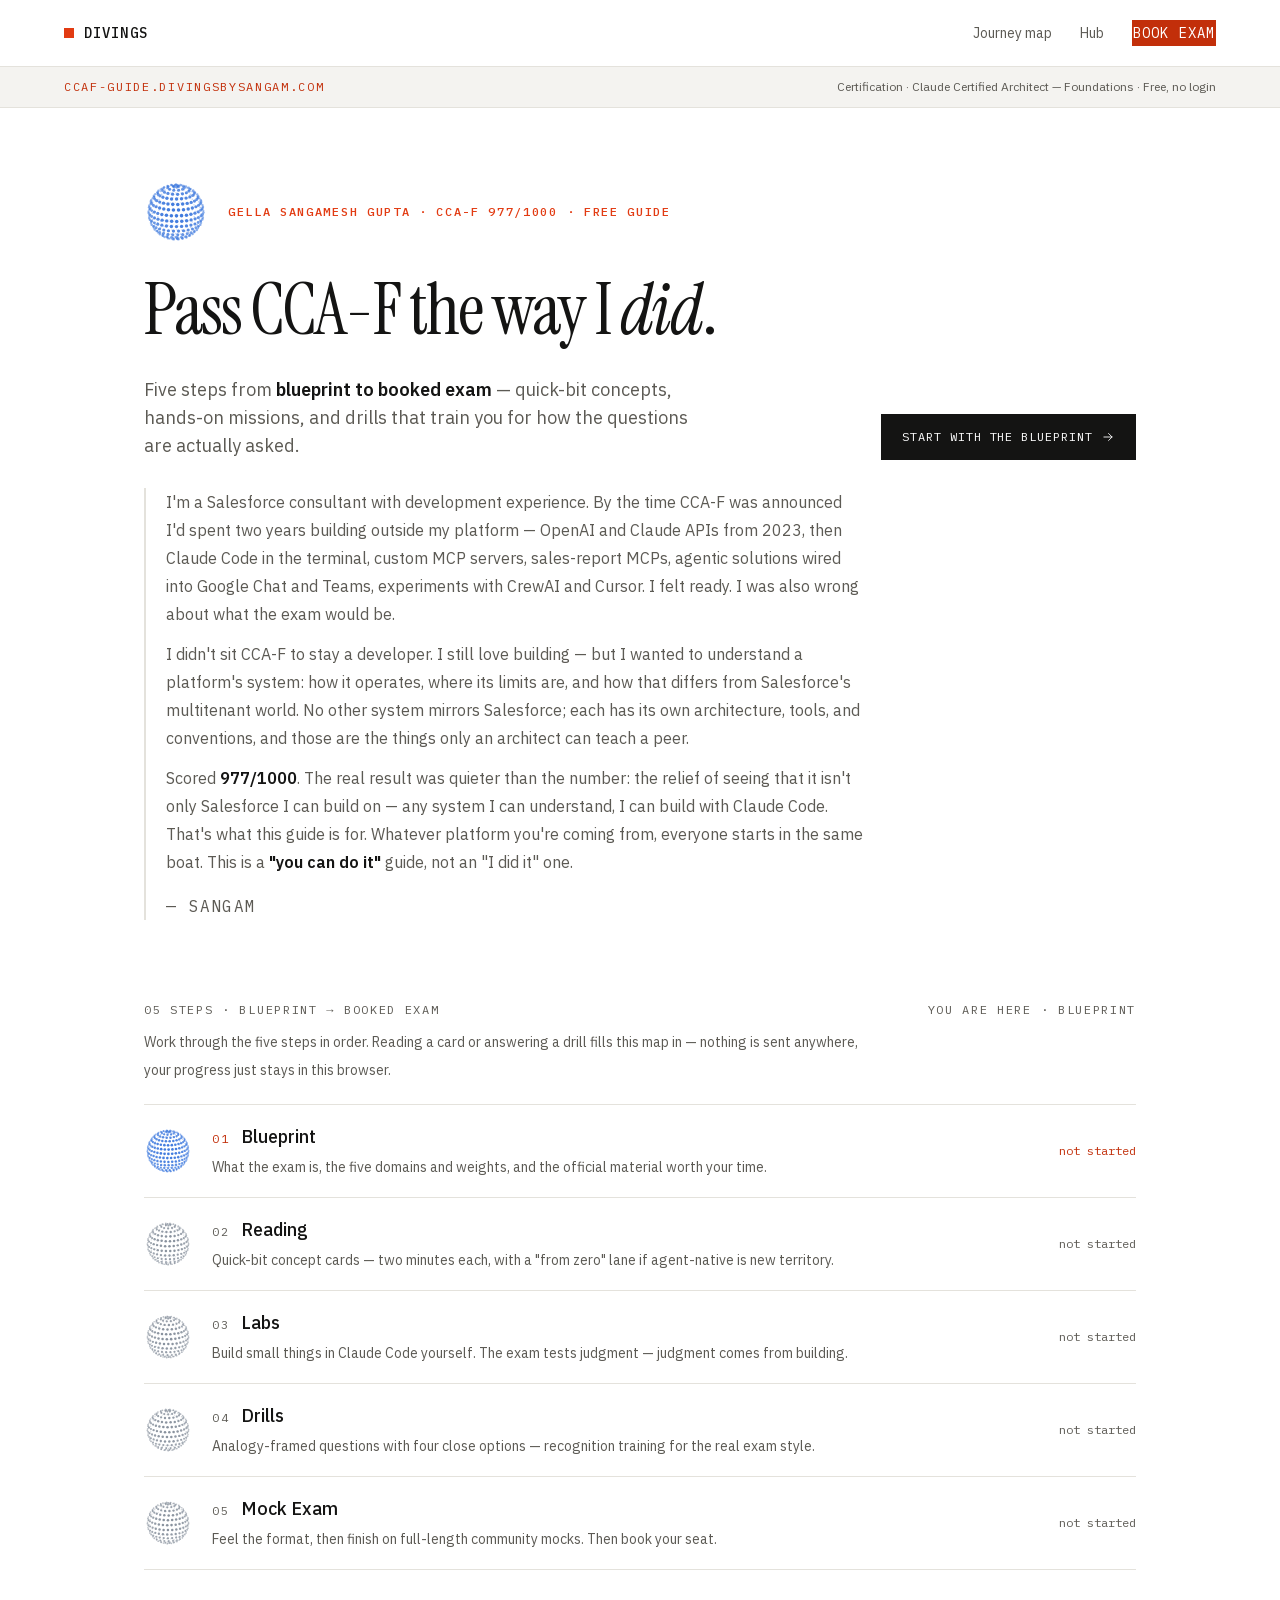
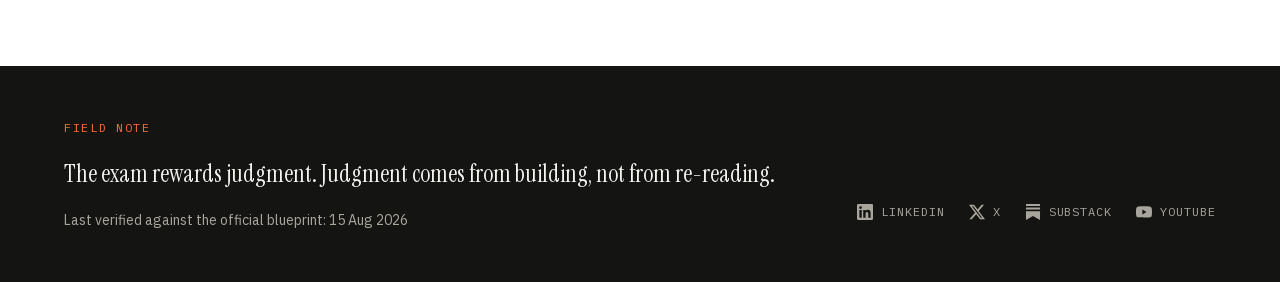
==== commit 675cad45: "feat: footer — trim to the field note + last-verified, add Sangam's socials Per Sangam: drop "Free &" ====
--- a/index.html
+++ b/index.html
@@ -82,13 +82,11 @@
   <div class="foot-main">
     <p class="foot-kicker">Field note</p>
     <p class="foot-line">The exam rewards judgment. Judgment comes from building, not from re-reading.</p>
-    <p class="foot-meta">
-      <span>Last verified against the official blueprint: <time id="last-verified"></time></span>
-      <span class="dot">·</span>
-      <span>Free &amp; open — no login, progress stays in your browser</span>
-    </p>
+    <p class="foot-meta">Last verified against the official blueprint: <time id="last-verified"></time></p>
   </div>
-  <p class="foot-coord">Bengaluru · Field System 1.0</p>
+  <nav class="foot-social" id="foot-social" aria-label="Sangam elsewhere">
+    <!-- filled from CCAF_SOCIALS by app.js -->
+  </nav>
 </footer>
 
 <script src="js/orb.js"></script>
--- a/css/main.css
+++ b/css/main.css
@@ -554,12 +554,24 @@
 }
 .foot-line { font-family: var(--font-serif); font-size: var(--text-2xl); line-height: var(--leading-relaxed); color: var(--color-inverse-foreground); }
 .foot-meta { font-size: var(--text-sm); color: var(--color-inverse-muted); }
-.foot-meta .dot { margin: 0 var(--spacing-2); }
-.foot-coord {
-  font-family: var(--font-mono); font-size: var(--text-xs);
-  letter-spacing: var(--tracking-wide); text-transform: uppercase; color: var(--color-inverse-muted);
-}
 .site-foot time.stale { color: var(--color-warning); border-bottom: 1px dotted var(--color-warning); cursor: help; }
+
+/* Sangam elsewhere. Brand marks are the one filled exception to the hairline
+   icon language — a logo is a fixed shape and outlining it stops reading at
+   16px — so each one is paired with a mono label and never carries the meaning
+   alone. One accent still: hover goes to the on-inverse hot signal. */
+.foot-social { display: flex; align-items: center; gap: var(--spacing-6); flex-wrap: wrap; }
+.foot-social .soc {
+  display: inline-flex; align-items: center; gap: var(--spacing-2);
+  font-family: var(--font-mono); font-size: var(--text-xs);
+  letter-spacing: var(--tracking-wide); text-transform: uppercase;
+  color: var(--color-inverse-muted); text-decoration: none;
+  padding: var(--spacing-2) 0; min-height: 24px;      /* C3 target size */
+  transition: color .15s;
+}
+.foot-social .soc:hover { color: var(--color-primary-on-inverse); }
+.ico-brand { width: 16px; height: 16px; flex: 0 0 16px; fill: currentColor; stroke: none; }
+.site-foot a:focus-visible { outline-color: var(--color-primary-on-inverse); }
 
 /* ---------- responsive ---------- */
 @media (max-width: 900px) {
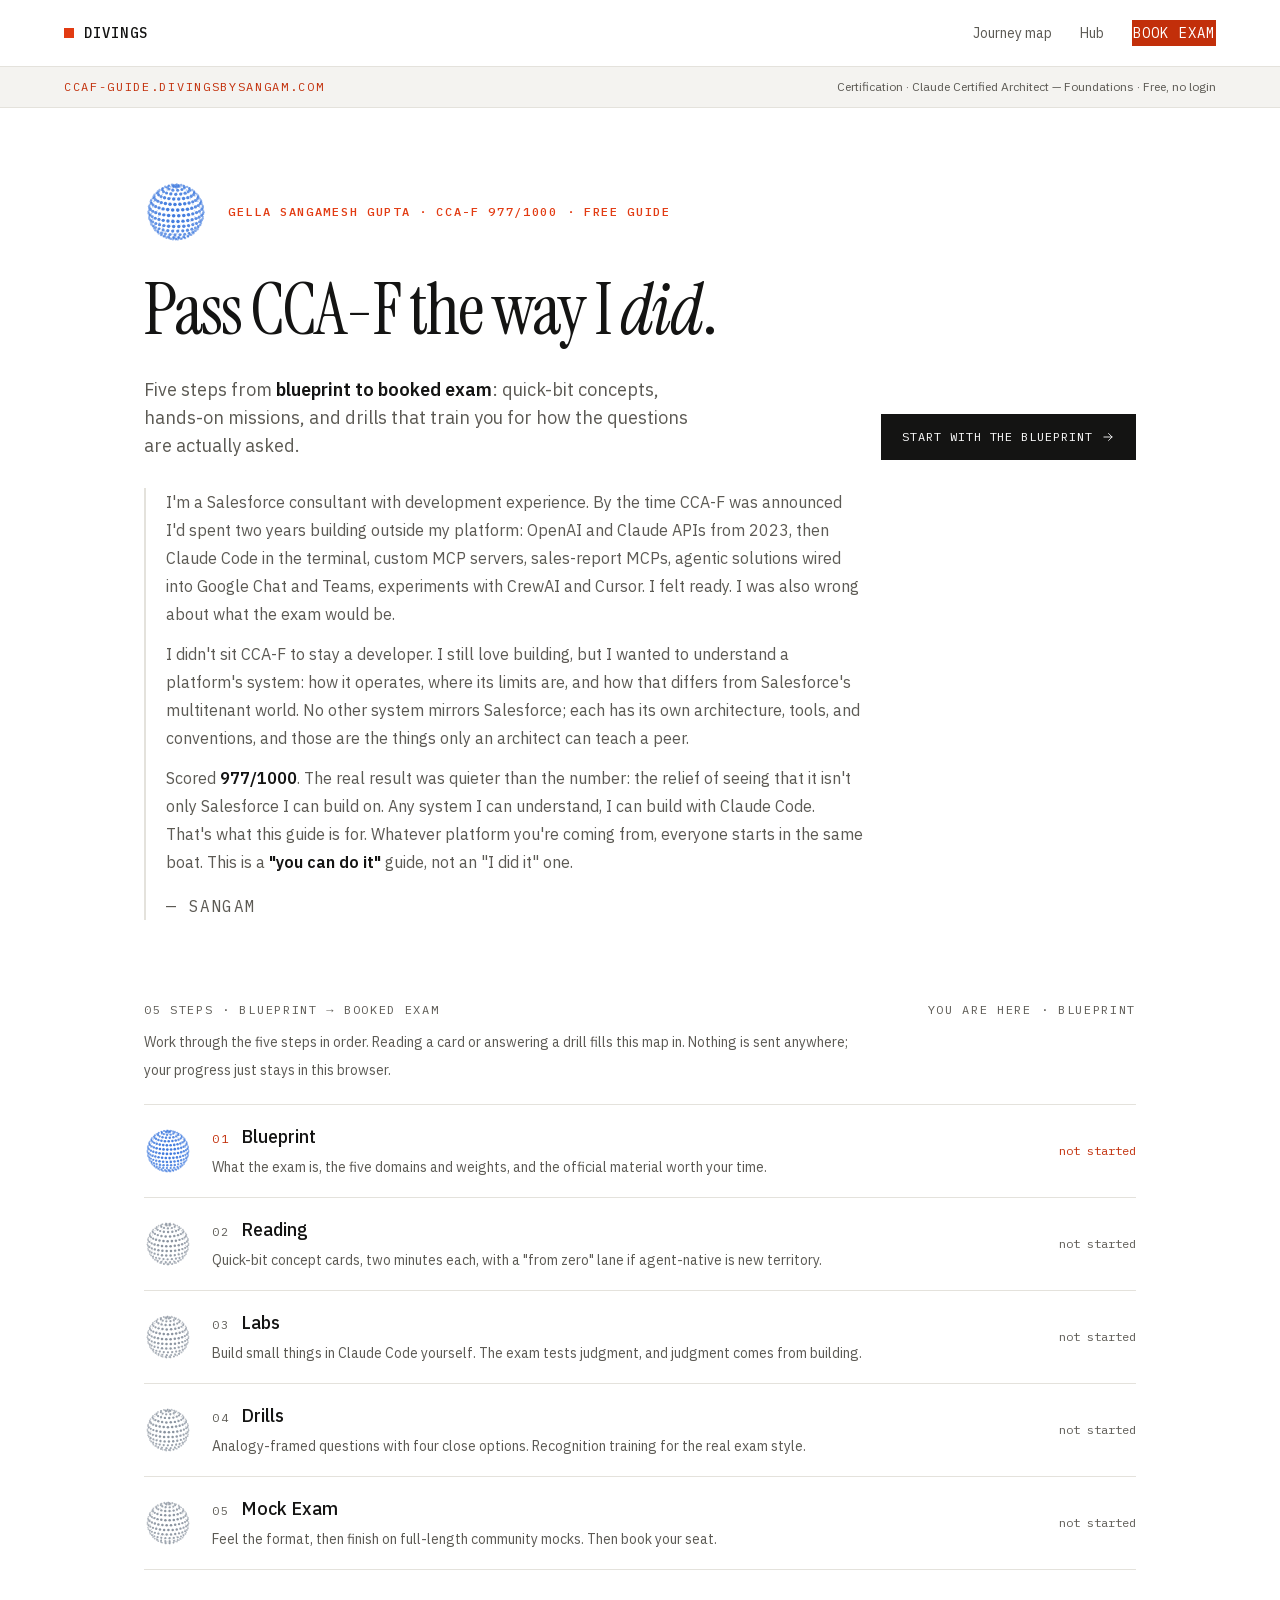
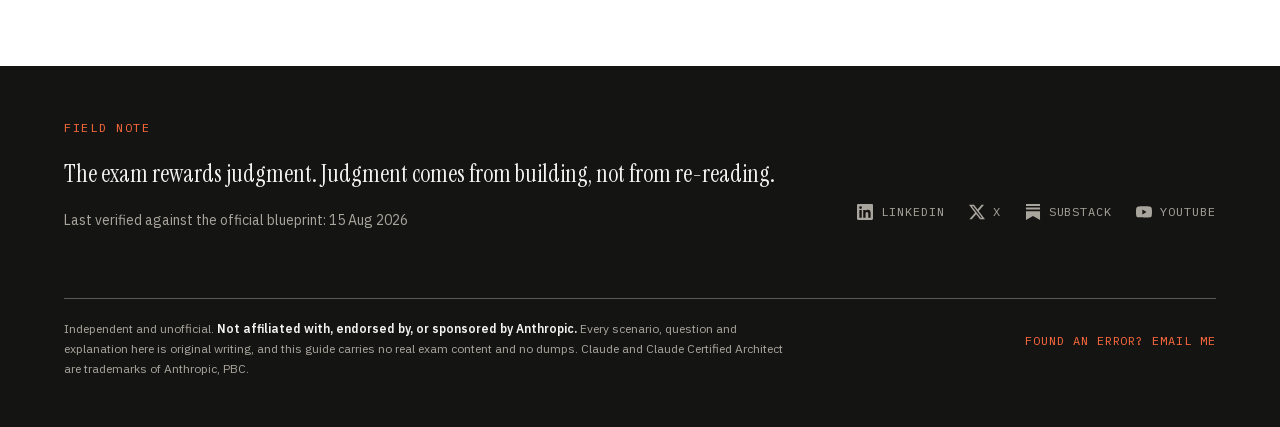
==== commit b2cc5097: "content: exam facts, unofficial disclaimer, feedback route, and a voice pass Two pieces of work in o" ====
--- a/index.html
+++ b/index.html
@@ -3,7 +3,7 @@
 <head>
 <meta charset="utf-8">
 <meta name="viewport" content="width=device-width, initial-scale=1">
-<title>CCA-F Interactive Guide — Divings by Sangam</title>
+<title>CCA-F Interactive Guide · Divings by Sangam</title>
 <meta name="description" content="A free, interactive five-step study guide for the Claude Certified Architect – Foundations exam, built from a 977/1000 pass.">
 <meta name="theme-color" content="#ffffff">
 
@@ -15,7 +15,7 @@
 <meta property="og:type" content="website">
 <meta property="og:site_name" content="Divings by Sangam">
 <meta property="og:title" content="CCA-F Interactive Guide">
-<meta property="og:description" content="Five steps from blueprint to booked exam — quick-bit concepts, hands-on missions, and drills that train you for how the questions are actually asked. Built from a 977/1000 pass. Free, no login.">
+<meta property="og:description" content="Five steps from blueprint to booked exam: quick-bit concepts, hands-on missions, and drills that train you for how the questions are actually asked. Built from a 977/1000 pass. Free, no login.">
 <meta property="og:url" content="https://ccaf-guide.divingsbysangam.com/">
 <meta property="og:image" content="https://ccaf-guide.divingsbysangam.com/assets/og-image.png">
 <meta property="og:image:width" content="1200">
@@ -61,7 +61,7 @@
     <h1>Pass CCA-F the way I <em>did</em>.</h1>
     <div class="hero-row">
       <p class="sub">
-        Five steps from <strong>blueprint to booked exam</strong> — quick-bit concepts, hands-on
+        Five steps from <strong>blueprint to booked exam</strong>: quick-bit concepts, hands-on
         missions, and drills that train you for how the questions are <em>actually</em> asked.
       </p>
       <p class="hero-cta" id="hero-cta"></p>
@@ -87,6 +87,17 @@
   <nav class="foot-social" id="foot-social" aria-label="Sangam elsewhere">
     <!-- filled from CCAF_SOCIALS by app.js -->
   </nav>
+
+  <div class="foot-fine">
+    <p class="foot-disclaimer">
+      Independent and unofficial. <strong>Not affiliated with, endorsed by, or sponsored by Anthropic.</strong>
+      Every scenario, question and explanation here is original writing, and this guide carries no
+      real exam content and no dumps. Claude and Claude Certified Architect are trademarks of Anthropic, PBC.
+    </p>
+    <p class="foot-feedback">
+      <a href="mailto:sangameshgella@divingsbysangam.com?subject=CCA-F%20Interactive%20Guide%20%E2%80%94%20feedback">Found an error? Email me</a>
+    </p>
+  </div>
 </footer>
 
 <script src="js/orb.js"></script>
--- a/css/main.css
+++ b/css/main.css
@@ -570,6 +570,30 @@
   transition: color .15s;
 }
 .foot-social .soc:hover { color: var(--color-primary-on-inverse); }
+
+/* Fine print: the legal line and the one feedback route. Full width under the
+   band's two columns, separated by a hairline in formwork so it reads as a
+   footnote rather than as another column. */
+.foot-fine {
+  flex: 1 0 100%;
+  display: flex; align-items: flex-start; justify-content: space-between;
+  gap: var(--spacing-8); flex-wrap: wrap;
+  margin-top: var(--spacing-8); padding-top: var(--spacing-5);
+  border-top: 1px solid var(--color-formwork);
+}
+.foot-disclaimer {
+  font-size: var(--text-xs); line-height: var(--leading-tight);
+  color: var(--color-inverse-muted); max-width: 720px;
+}
+.foot-disclaimer strong { color: var(--color-inverse-foreground); font-weight: var(--font-weight-semibold); }
+.foot-feedback a {
+  display: inline-flex; align-items: center; gap: var(--spacing-2);
+  font-family: var(--font-mono); font-size: var(--text-xs);
+  letter-spacing: var(--tracking-wide); text-transform: uppercase;
+  color: var(--color-primary-on-inverse); text-decoration: none;
+  padding: var(--spacing-2) 0; min-height: 24px; white-space: nowrap;
+}
+.foot-feedback a:hover { color: var(--color-inverse-foreground); text-decoration: underline; text-underline-offset: 3px; }
 .ico-brand { width: 16px; height: 16px; flex: 0 0 16px; fill: currentColor; stroke: none; }
 .site-foot a:focus-visible { outline-color: var(--color-primary-on-inverse); }
 
@@ -592,6 +616,9 @@
   .foot-line { font-size: var(--text-xl); line-height: var(--leading-normal); }
   .deck-meta { flex-direction: column; align-items: flex-start; gap: var(--spacing-1); }
   .step-title-row { flex-wrap: wrap; }
+  /* the two mono coordinates collided into each other on a phone */
+  .map-head { flex-direction: column; align-items: flex-start; gap: var(--spacing-1); }
+  .foot-fine { gap: var(--spacing-4); }
 }
 
 /* ---------- reduced motion ---------- */
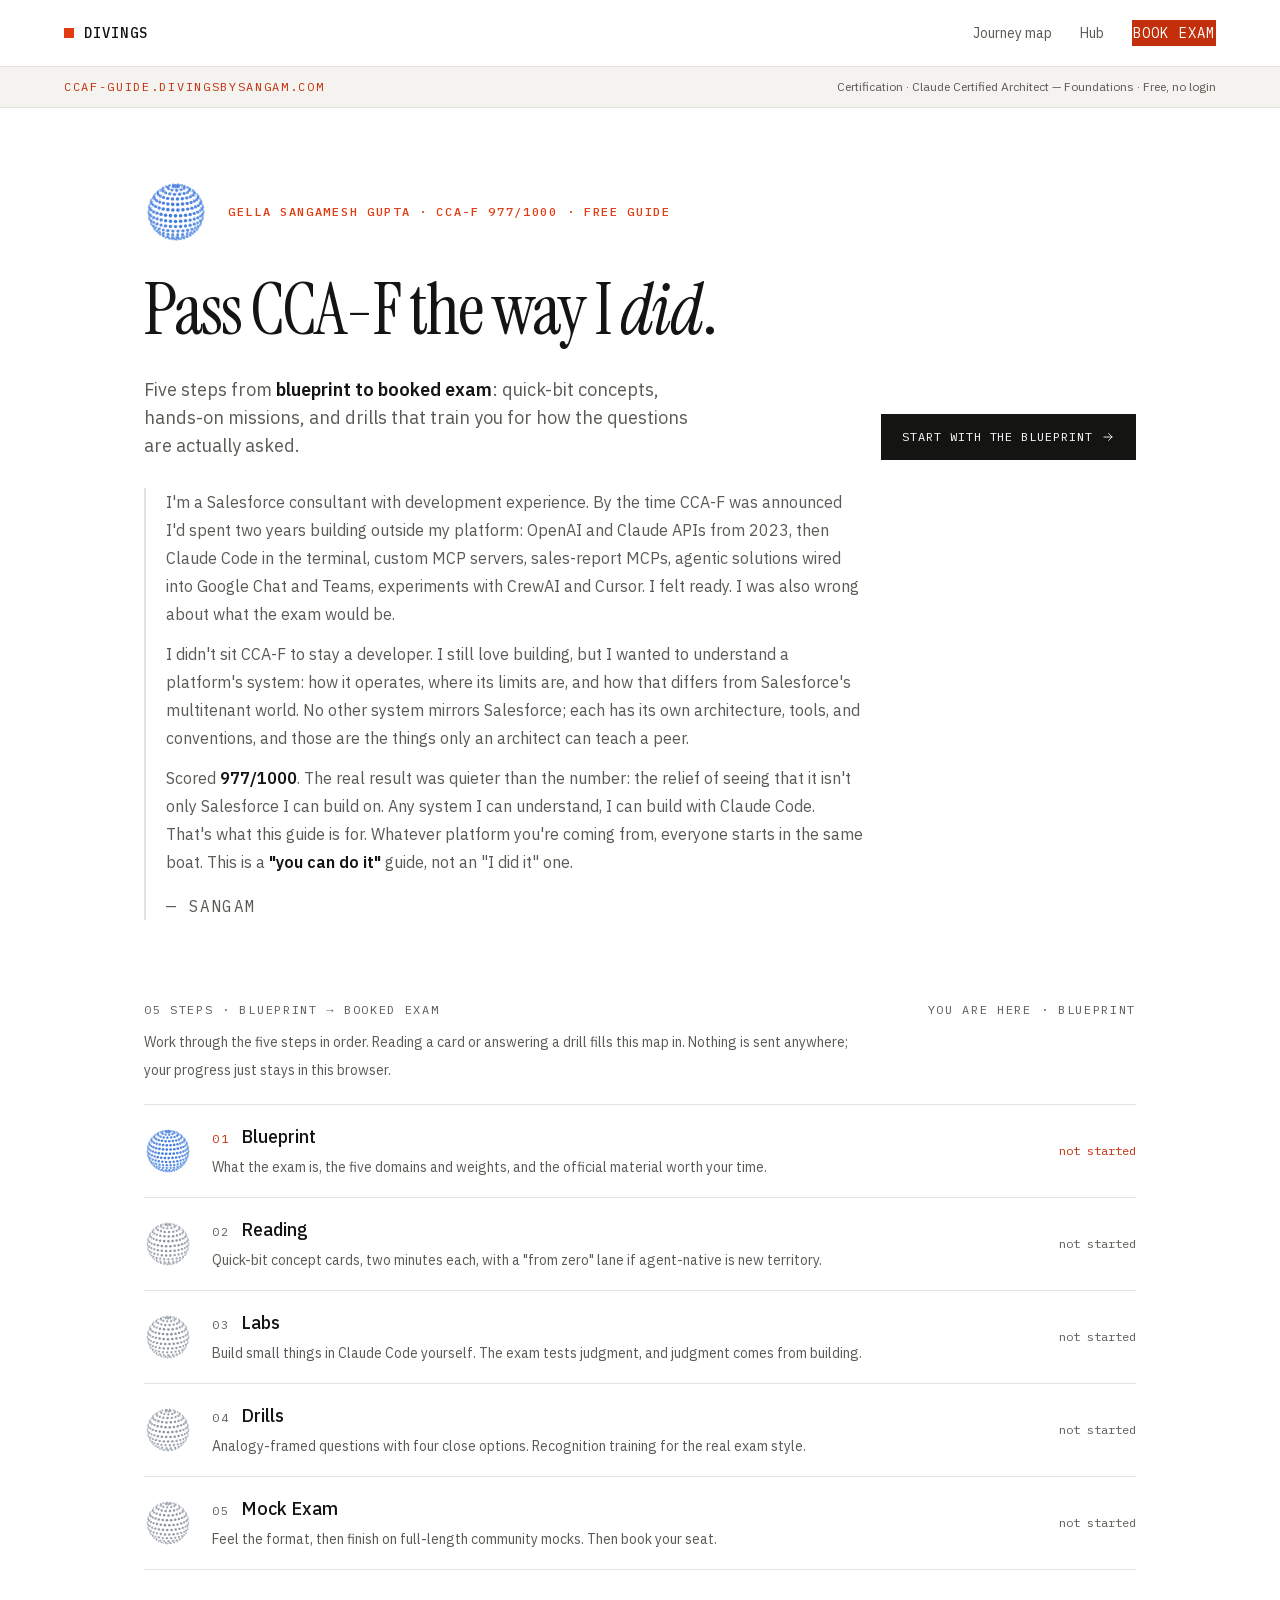
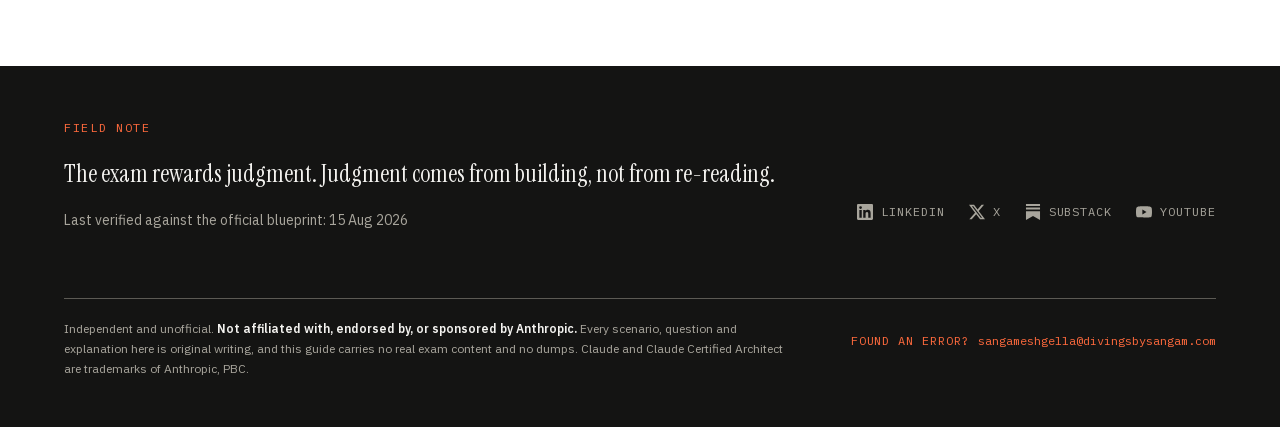
==== commit 417329c4: "fix: show the feedback address instead of hiding it in the mailto Reported as "Found an error, email" ====
--- a/index.html
+++ b/index.html
@@ -95,7 +95,8 @@
       real exam content and no dumps. Claude and Claude Certified Architect are trademarks of Anthropic, PBC.
     </p>
     <p class="foot-feedback">
-      <a href="mailto:sangameshgella@divingsbysangam.com?subject=CCA-F%20Interactive%20Guide%20%E2%80%94%20feedback">Found an error? Email me</a>
+      <a href="mailto:sangameshgella@divingsbysangam.com?subject=CCA-F%20Interactive%20Guide%20feedback">Found an error?
+        <span class="addr">sangameshgella@divingsbysangam.com</span></a>
     </p>
   </div>
 </footer>
--- a/css/main.css
+++ b/css/main.css
@@ -594,6 +594,12 @@
   padding: var(--spacing-2) 0; min-height: 24px; white-space: nowrap;
 }
 .foot-feedback a:hover { color: var(--color-inverse-foreground); text-decoration: underline; text-underline-offset: 3px; }
+/* The address is shown, not hidden in the href. Plenty of people have no
+   working mailto: handler (webmail, or a browser registered for the scheme),
+   and a link that silently does nothing is not a feedback route. Visible text
+   can still be read and copied. */
+.foot-feedback .addr { text-transform: none; letter-spacing: 0; }
+.foot-feedback a { flex-wrap: wrap; white-space: normal; }
 .ico-brand { width: 16px; height: 16px; flex: 0 0 16px; fill: currentColor; stroke: none; }
 .site-foot a:focus-visible { outline-color: var(--color-primary-on-inverse); }
 
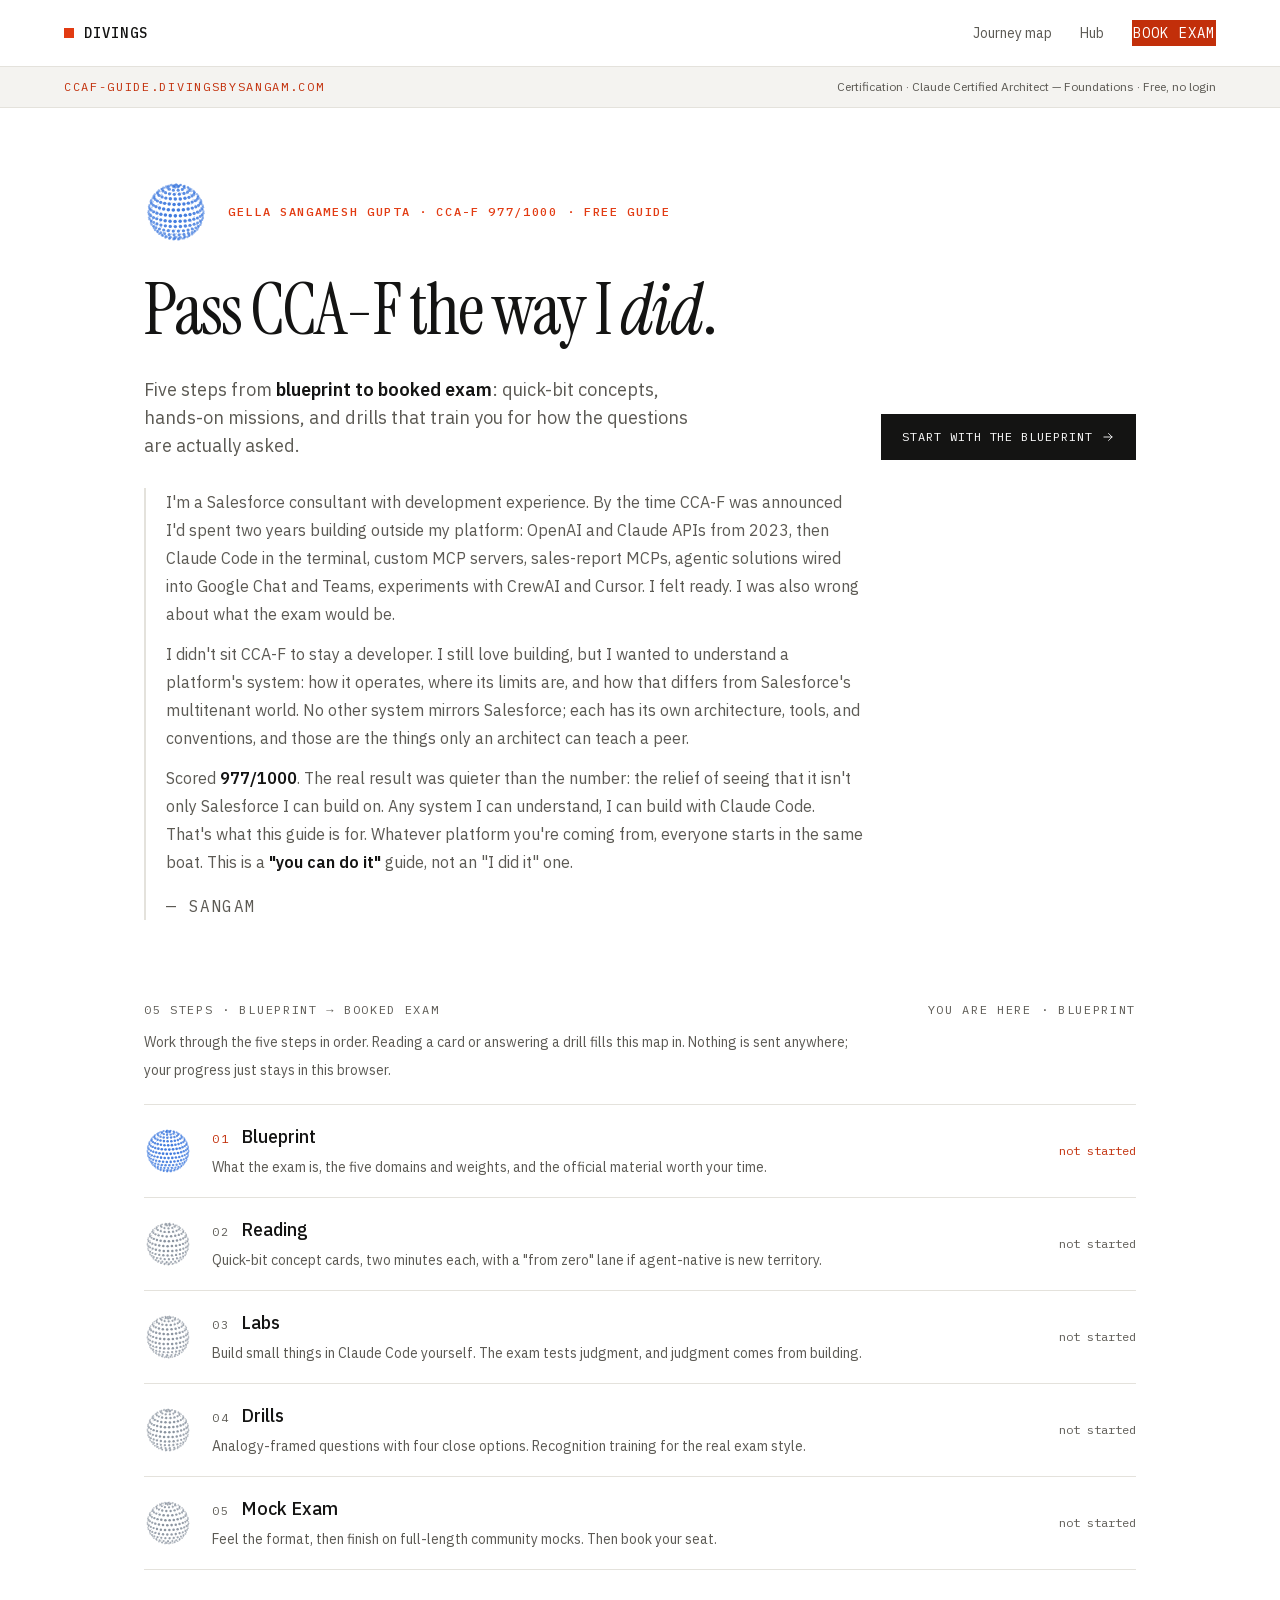
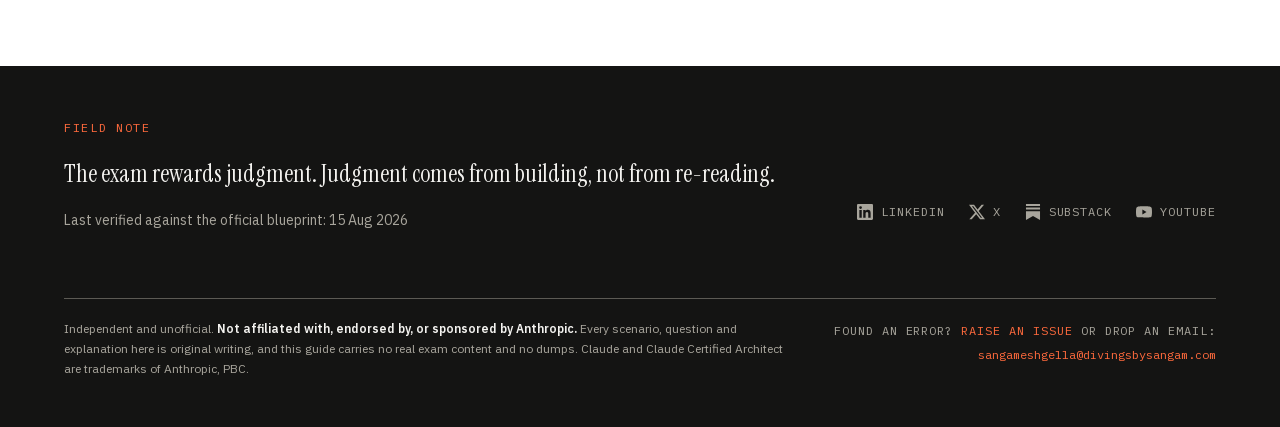
==== commit a5be2484: "feat: two feedback routes now the repo is public — issue or email The README told readers to "Open a" ====
--- a/index.html
+++ b/index.html
@@ -94,9 +94,10 @@
       Every scenario, question and explanation here is original writing, and this guide carries no
       real exam content and no dumps. Claude and Claude Certified Architect are trademarks of Anthropic, PBC.
     </p>
-    <p class="foot-feedback">
-      <a href="mailto:sangameshgella@divingsbysangam.com?subject=CCA-F%20Interactive%20Guide%20feedback">Found an error?
-        <span class="addr">sangameshgella@divingsbysangam.com</span></a>
+    <p class="foot-feedback"><span class="nb">Found an error?</span>
+      <span class="nb"><a href="https://github.com/divingsbysangam/ccaf-interactive-guide/issues/new" target="_blank" rel="noopener">Raise an issue<span class="sr-only"> (opens in new tab)</span></a></span>
+      <span class="nb">or drop an email:</span>
+      <a href="mailto:sangameshgella@divingsbysangam.com?subject=CCA-F%20Interactive%20Guide%20feedback"><span class="addr">sangameshgella@divingsbysangam.com</span></a>
     </p>
   </div>
 </footer>
--- a/css/main.css
+++ b/css/main.css
@@ -586,20 +586,26 @@
   color: var(--color-inverse-muted); max-width: 720px;
 }
 .foot-disclaimer strong { color: var(--color-inverse-foreground); font-weight: var(--font-weight-semibold); }
+/* Two routes, one line: an issue for people who read code, an address for
+   everyone else. The address is shown rather than hidden in the href, because
+   plenty of readers have no working mailto: handler (webmail, or a browser
+   registered for the scheme) and a link that silently does nothing is not a
+   feedback route. Visible text can still be read and copied. */
+.foot-feedback {
+  font-family: var(--font-mono); font-size: var(--text-xs);
+  letter-spacing: var(--tracking-wide); text-transform: uppercase;
+  line-height: var(--leading-snug); color: var(--color-inverse-muted);
+  max-width: 400px; text-align: right;
+}
 .foot-feedback a {
-  display: inline-flex; align-items: center; gap: var(--spacing-2);
-  font-family: var(--font-mono); font-size: var(--text-xs);
-  letter-spacing: var(--tracking-wide); text-transform: uppercase;
   color: var(--color-primary-on-inverse); text-decoration: none;
-  padding: var(--spacing-2) 0; min-height: 24px; white-space: nowrap;
+  padding: var(--spacing-1) 0;                 /* C3: keeps the hit area >= 24px */
 }
 .foot-feedback a:hover { color: var(--color-inverse-foreground); text-decoration: underline; text-underline-offset: 3px; }
-/* The address is shown, not hidden in the href. Plenty of people have no
-   working mailto: handler (webmail, or a browser registered for the scheme),
-   and a link that silently does nothing is not a feedback route. Visible text
-   can still be read and copied. */
 .foot-feedback .addr { text-transform: none; letter-spacing: 0; }
-.foot-feedback a { flex-wrap: wrap; white-space: normal; }
+/* Break between phrases, never inside one. Without this the line split at
+   "or drop an / email:", which reads like a typo. */
+.foot-feedback .nb { white-space: nowrap; }
 .ico-brand { width: 16px; height: 16px; flex: 0 0 16px; fill: currentColor; stroke: none; }
 .site-foot a:focus-visible { outline-color: var(--color-primary-on-inverse); }
 
@@ -620,6 +626,7 @@
   .card { padding: var(--spacing-5) 0; border-left: 0; border-right: 0; }
   .card.read { border-left: 2px solid var(--color-primary); padding-left: var(--spacing-4); }
   .foot-line { font-size: var(--text-xl); line-height: var(--leading-normal); }
+  .foot-feedback { text-align: left; max-width: none; }
   .deck-meta { flex-direction: column; align-items: flex-start; gap: var(--spacing-1); }
   .step-title-row { flex-wrap: wrap; }
   /* the two mono coordinates collided into each other on a phone */
